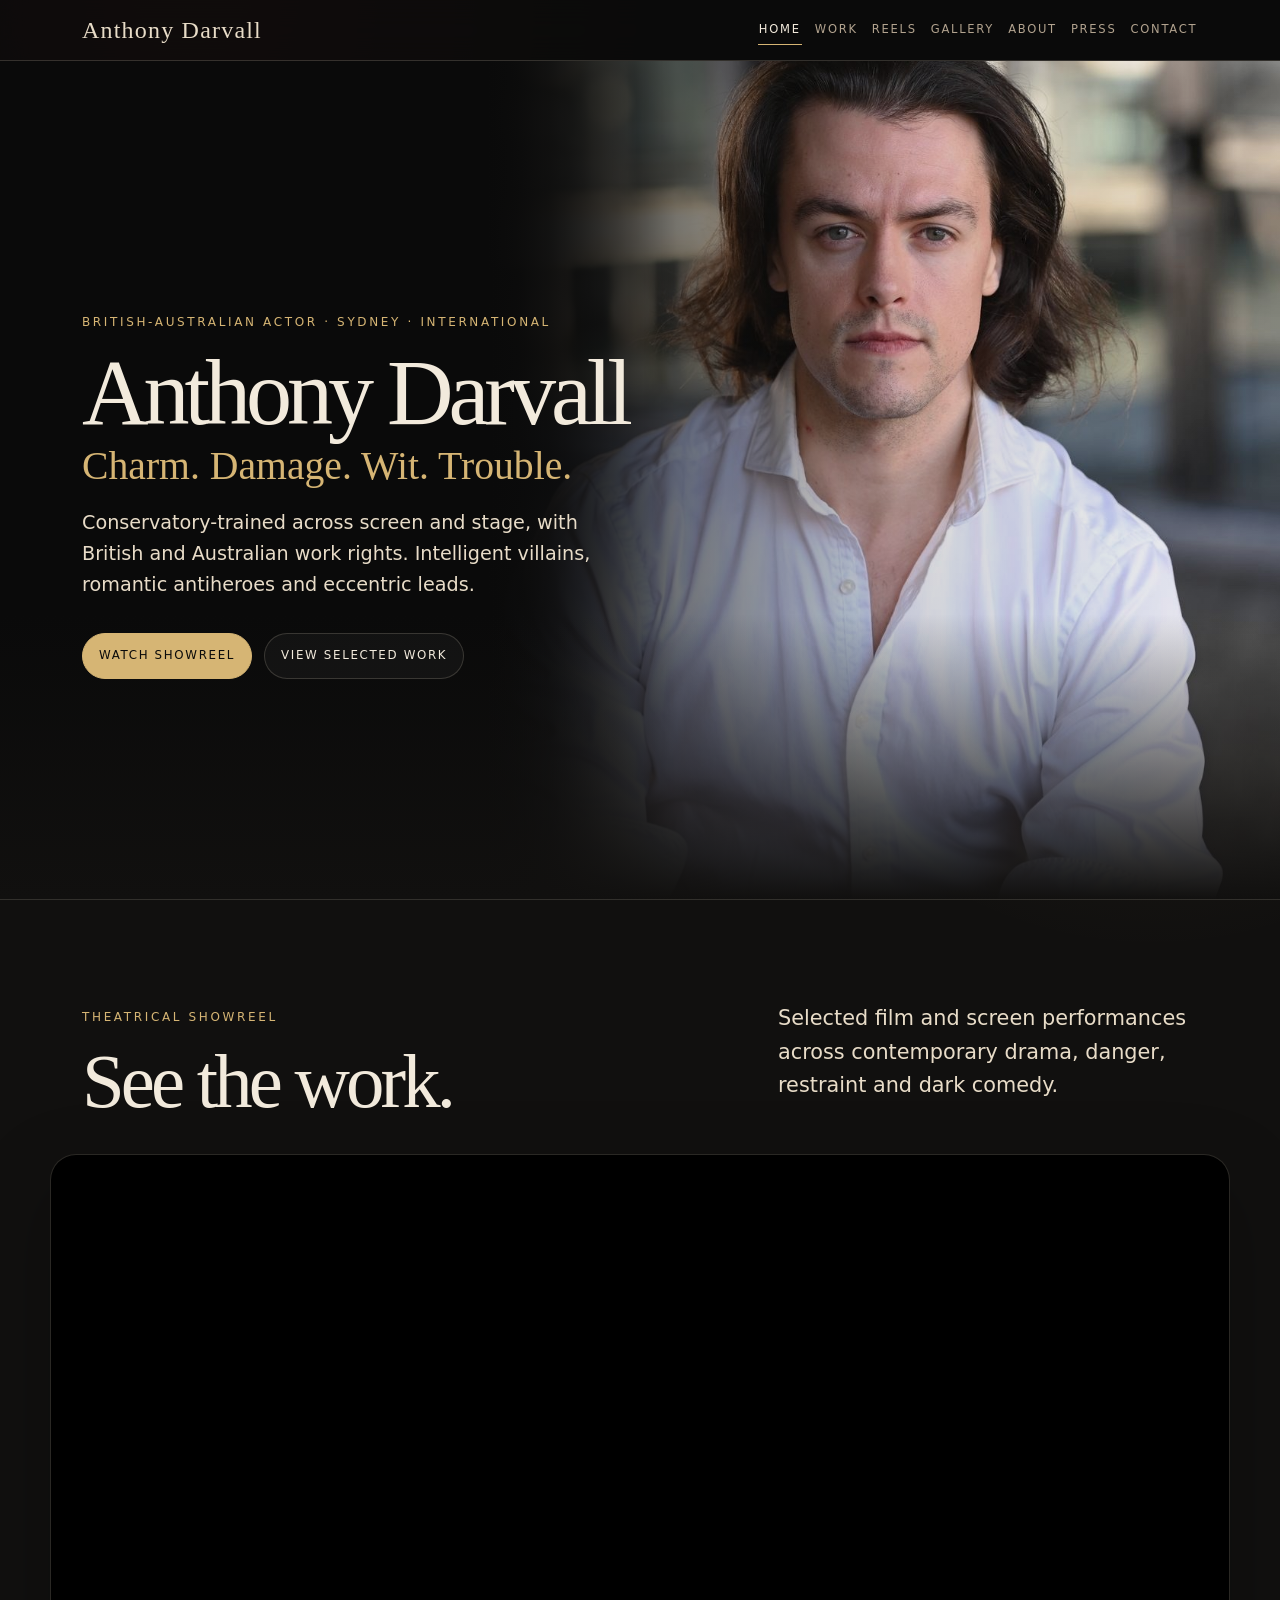
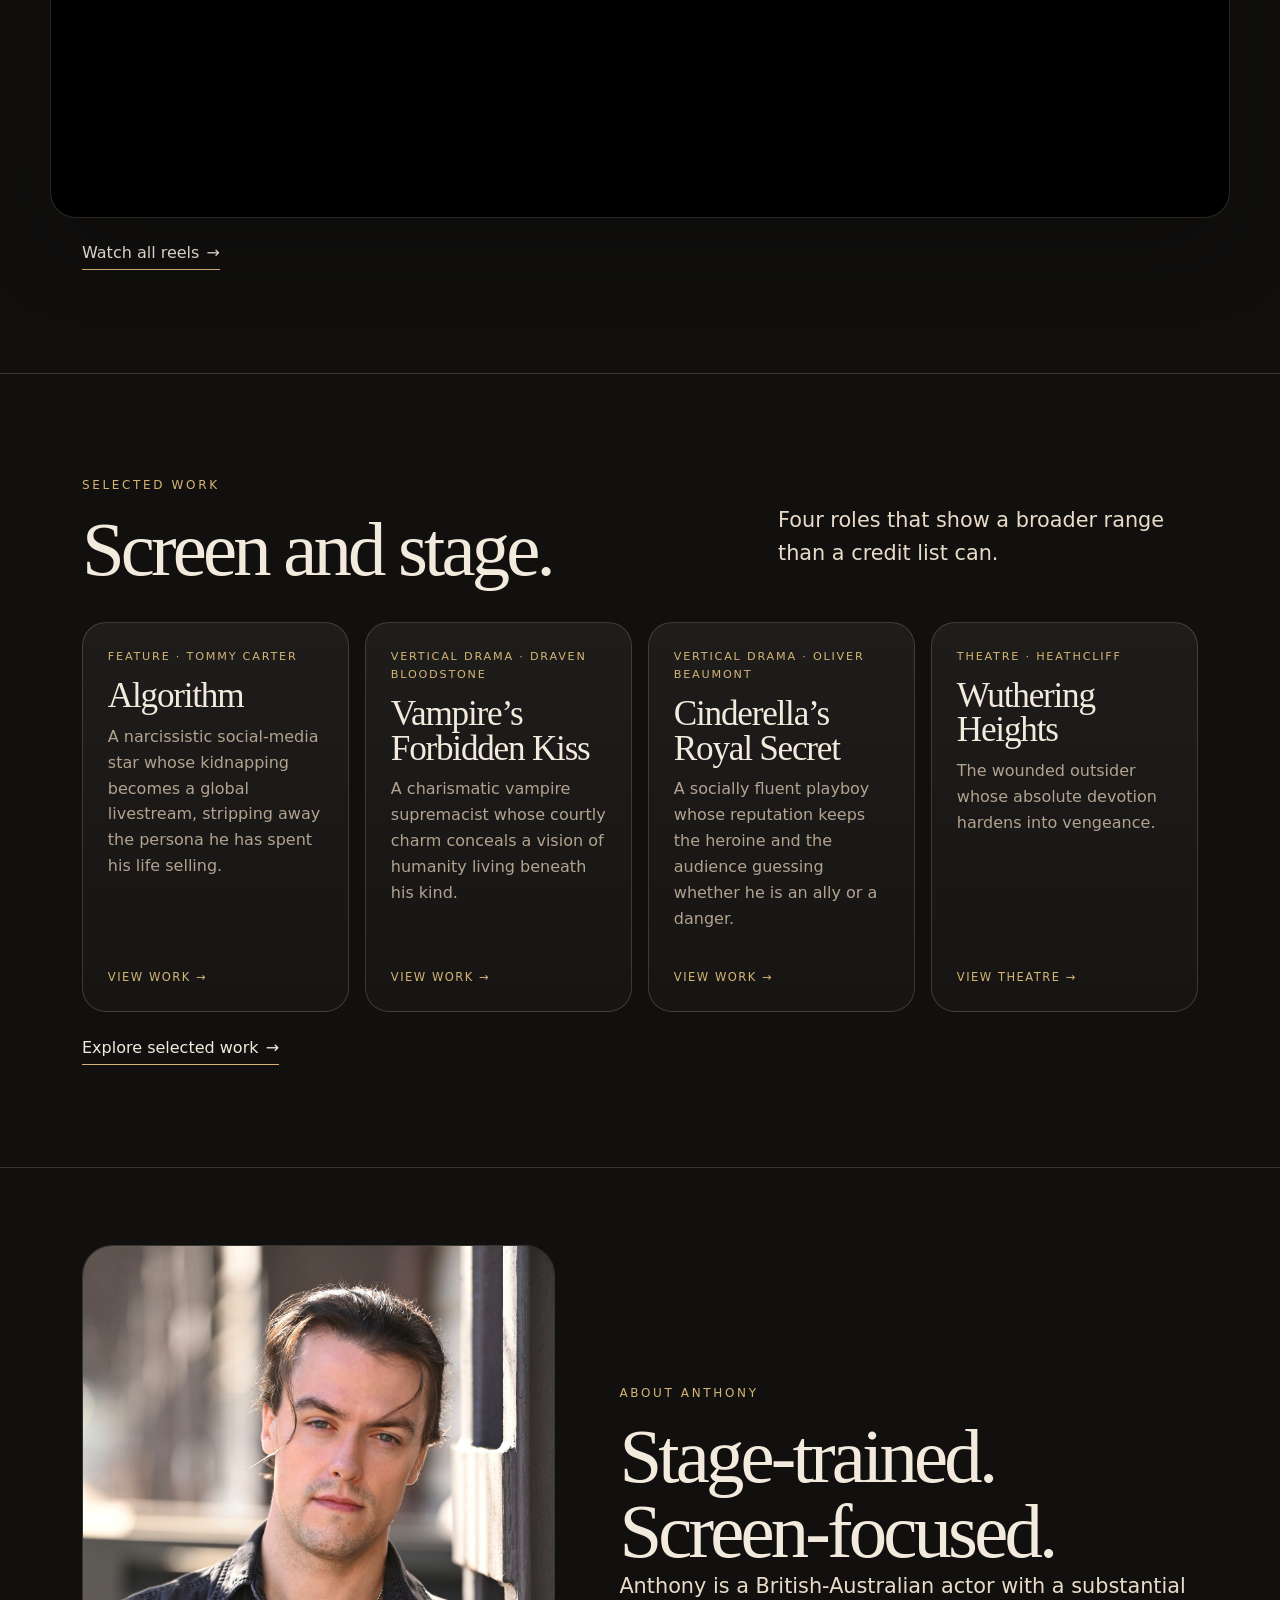
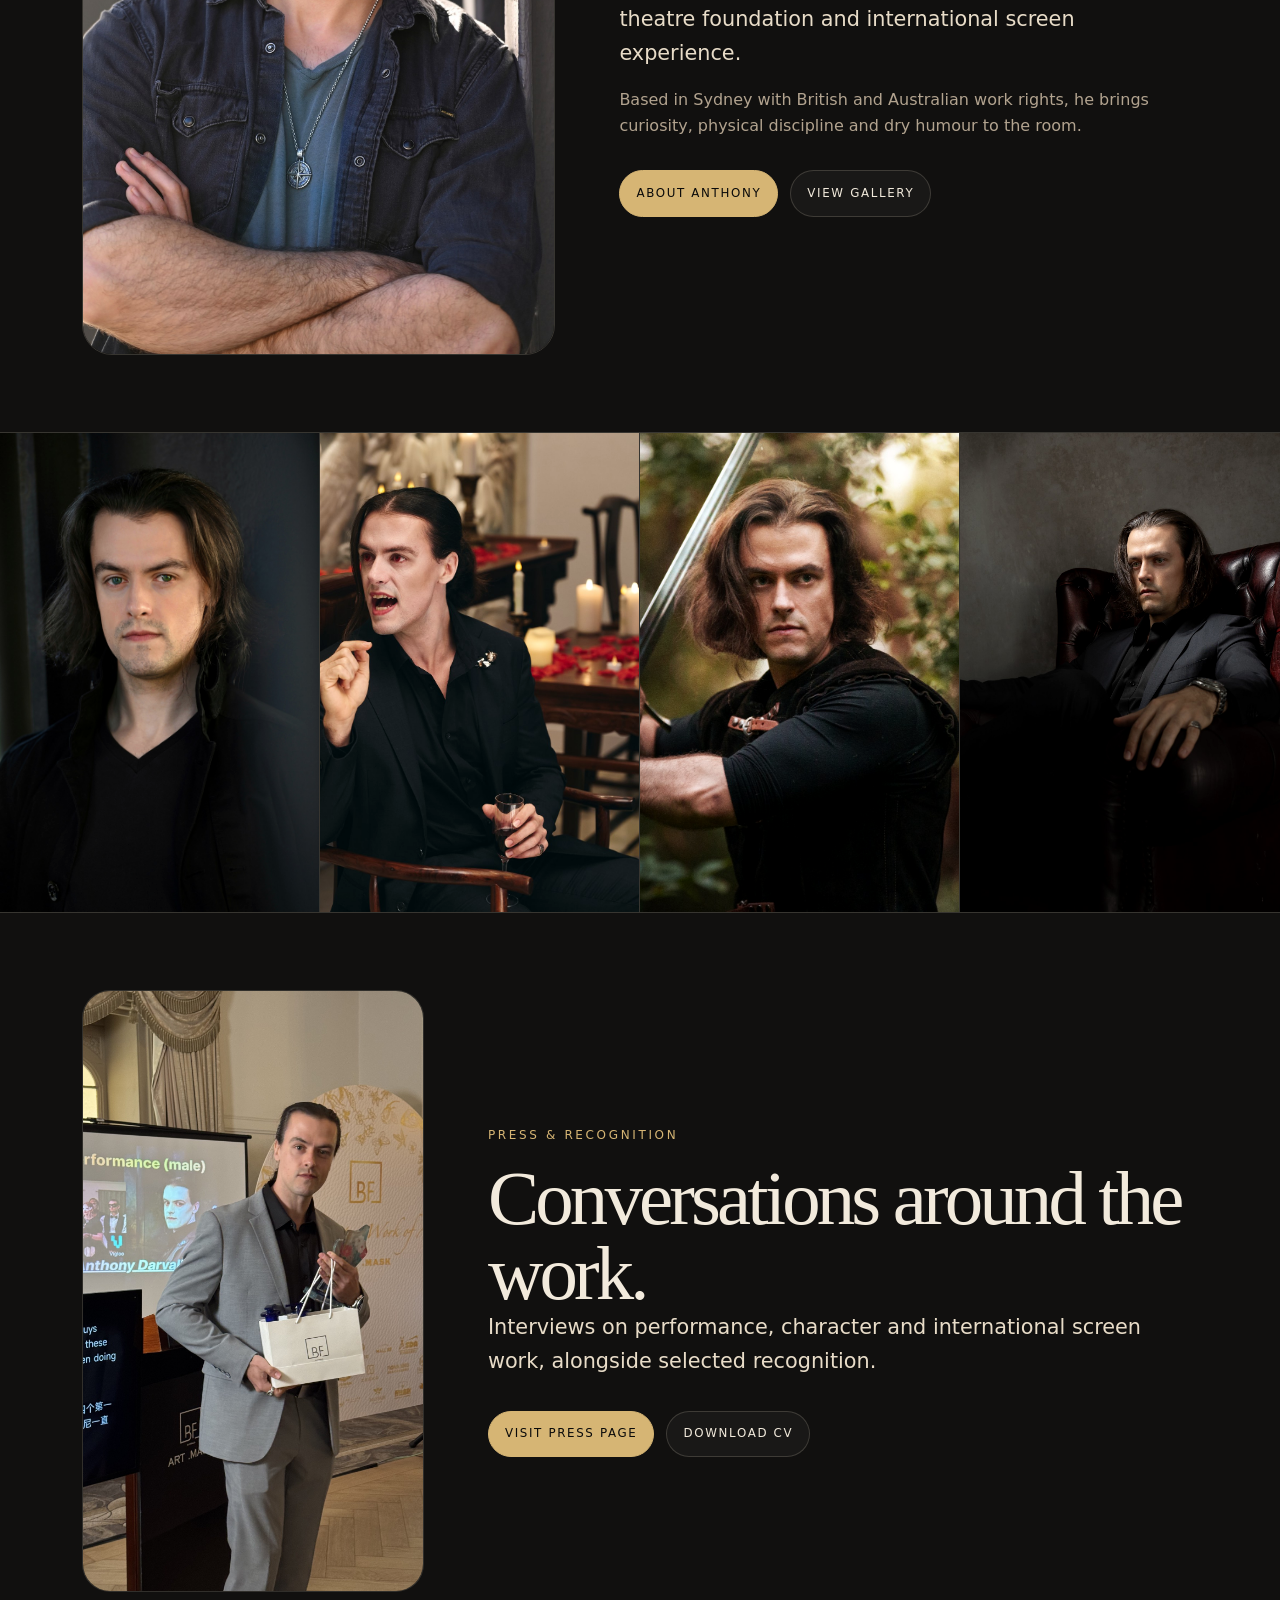
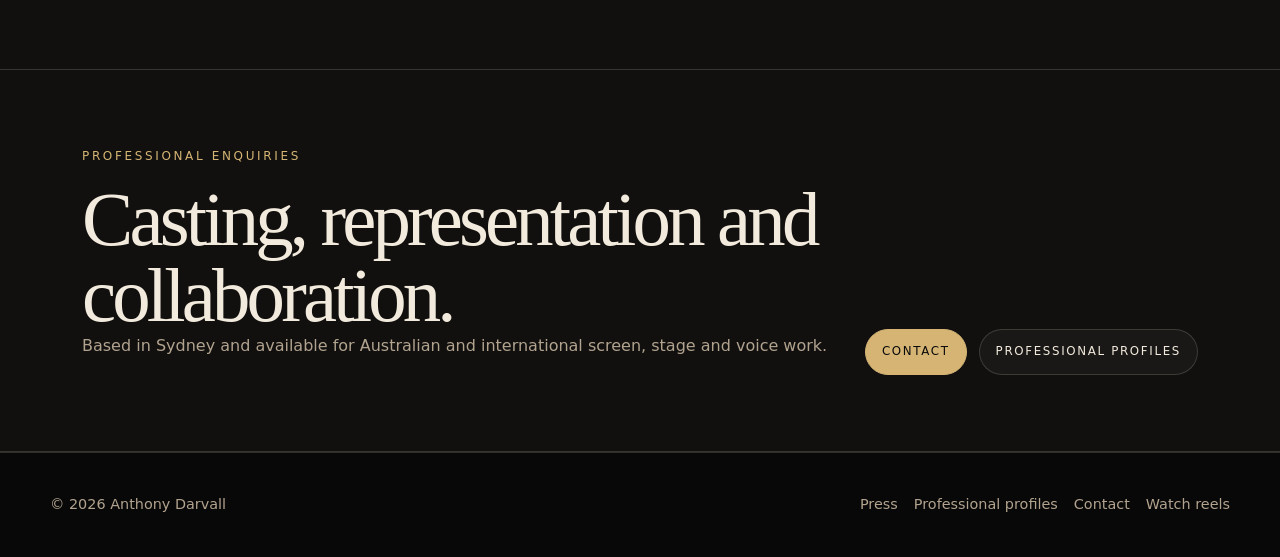
==== index.html @ 4fd4b9a4 "Deploy AnthonyDarvall.com v1.10" ====
<!DOCTYPE html>
<html lang="en-AU">
<head>
  <meta charset="UTF-8" />
  <meta name="viewport" content="width=device-width, initial-scale=1.0" />
  <title>Anthony Darvall | British-Australian Actor</title>
  <meta name="description" content="Official website of Anthony Darvall, a British-Australian actor working across film, theatre and international screen drama." />
  <link rel="canonical" href="https://anthonydarvall.com/" />
  <meta property="og:type" content="website" />
  <meta property="og:title" content="Anthony Darvall | British-Australian Actor" />
  <meta property="og:description" content="Official website of Anthony Darvall, a British-Australian actor working across film, theatre and international screen drama." />
  <meta property="og:url" content="https://anthonydarvall.com/" />
  <meta property="og:image" content="https://anthonydarvall.com/images/anthony-og.jpg" />
  <meta property="og:image:width" content="1200" />
  <meta property="og:image:height" content="630" />
  <meta name="twitter:card" content="summary_large_image" />
  <meta name="theme-color" content="#0a0a0a" />
  <link rel="icon" href="images/favicon.png" />
  <link rel="stylesheet" href="css/styles.css" />
</head><body>
<a class="skip-link" href="#main">Skip to content</a>
<header class="site-header"><div class="nav-container"><a class="nav-brand" href="index.html" aria-label="Anthony Darvall home">Anthony Darvall</a><nav class="nav-links" aria-label="Primary navigation"><a href="index.html" aria-current="page">Home</a><a href="work.html">Work</a><a href="reels.html">Reels</a><a href="gallery.html">Gallery</a><a href="about.html">About</a><a href="press.html">Press</a><a href="contact.html">Contact</a></nav></div></header><main id="main">
<section class="hero" aria-label="Anthony Darvall homepage hero">
  <div class="hero-media" aria-hidden="true"><img src="images/anthony-hero.jpg" width="1800" height="1100" alt="" /></div>
  <div class="hero-inner"><div class="hero-copy">
    <p class="eyebrow">British-Australian Actor · Sydney · International</p>
    <h1>Anthony Darvall</h1>
    <p class="hero-tagline">Charm. Damage. Wit. Trouble.</p>
    <p class="hero-kicker">Conservatory-trained across screen and stage, with British and Australian work rights. Intelligent villains, romantic antiheroes and eccentric leads.</p>
    <div class="hero-actions"><a class="btn primary" href="#showreel">Watch showreel</a><a class="btn" href="work.html">View selected work</a></div>
  </div></div>
</section>

<section class="section" id="showreel">
  <div class="container section-header"><div><p class="eyebrow">Theatrical showreel</p><h2>See the work.</h2></div><p class="lede">Selected film and screen performances across contemporary drama, danger, restraint and dark comedy.</p></div>
  <div class="container video-shell feature-video"><iframe src="https://www.youtube-nocookie.com/embed/z1DYiAOvpAo?rel=0" title="Anthony Darvall theatrical acting showreel" loading="lazy" allow="accelerometer; autoplay; clipboard-write; encrypted-media; gyroscope; picture-in-picture; web-share" allowfullscreen></iframe></div>
  <div class="container section-action"><a class="text-link" href="reels.html">Watch all reels <span aria-hidden="true">→</span></a></div>
</section>

<section class="section">
  <div class="container section-header"><div><p class="eyebrow">Selected work</p><h2>Screen and stage.</h2></div><p class="lede">Four roles that show a broader range than a credit list can.</p></div>
  <div class="container project-grid">
    <a class="project-card project-link" href="work.html#algorithm"><p class="meta">Feature · Tommy Carter</p><h3>Algorithm</h3><p>A narcissistic social-media star whose kidnapping becomes a global livestream, stripping away the persona he has spent his life selling.</p><span class="project-link-label">View work →</span></a>
    <a class="project-card project-link" href="work.html#vampires-forbidden-kiss"><p class="meta">Vertical Drama · Draven Bloodstone</p><h3>Vampire’s Forbidden Kiss</h3><p>A charismatic vampire supremacist whose courtly charm conceals a vision of humanity living beneath his kind.</p><span class="project-link-label">View work →</span></a>
    <a class="project-card project-link" href="work.html#cinderellas-royal-secret"><p class="meta">Vertical Drama · Oliver Beaumont</p><h3>Cinderella’s Royal Secret</h3><p>A socially fluent playboy whose reputation keeps the heroine and the audience guessing whether he is an ally or a danger.</p><span class="project-link-label">View work →</span></a>
    <a class="project-card project-link" href="work.html#theatre"><p class="meta">Theatre · Heathcliff</p><h3>Wuthering Heights</h3><p>The wounded outsider whose absolute devotion hardens into vengeance.</p><span class="project-link-label">View theatre →</span></a>
  </div>
  <div class="container section-action"><a class="text-link" href="work.html">Explore selected work <span aria-hidden="true">→</span></a></div>
</section>

<section class="section compact">
  <div class="container feature-split"><div class="feature-image"><img src="images/anthony-headshot-rugged.jpg" width="1464" height="2200" loading="lazy" alt="Anthony Darvall in a rugged outdoor portrait" /></div><div class="feature-copy">
    <p class="eyebrow">About Anthony</p><h2>Stage-trained. Screen-focused.</h2>
    <p class="lede">Anthony is a British-Australian actor with a substantial theatre foundation and international screen experience.</p>
    <p>Based in Sydney with British and Australian work rights, he brings curiosity, physical discipline and dry humour to the room.</p>
    <div class="button-row"><a class="btn primary" href="about.html">About Anthony</a><a class="btn" href="gallery.html">View gallery</a></div>
  </div></div>
</section>

<section class="portrait-strip" aria-label="Selected portraits and production stills">
  <a href="gallery.html#headshots"><img src="images/anthony-headshot-intense.jpg" width="1464" height="2200" loading="lazy" alt="Anthony Darvall in an intense dark portrait" /></a>
  <a href="gallery.html#production"><img src="images/anthony-production-vampire-candlelight.jpg" width="2000" height="1333" loading="lazy" alt="Anthony Darvall as Draven Bloodstone in a candlelit ballroom scene" /></a>
  <a href="gallery.html#production"><img src="images/anthony-action-sword.jpg" width="2200" height="1237" loading="lazy" alt="Anthony Darvall in a woodland sword-action portrait" /></a>
  <a href="gallery.html#editorial"><img src="images/anthony-editorial-694.jpg" width="1200" height="1740" loading="lazy" alt="Anthony Darvall seated in a leather chair in a cinematic portrait" /></a>
</section>

<section class="section compact home-press-teaser">
  <div class="container press-teaser-grid">
    <div class="press-teaser-image"><img src="images/anthony-award-best-performance-2025.jpg" width="1238" height="2200" loading="lazy" alt="Anthony Darvall holding a Best Performance Male award in 2025" /></div>
    <div class="press-teaser-copy"><p class="eyebrow">Press & recognition</p><h2>Conversations around the work.</h2><p class="lede">Interviews on performance, character and international screen work, alongside selected recognition.</p><div class="button-row"><a class="btn primary" href="press.html">Visit press page</a><a class="btn" href="assets/anthony-darvall-cv-2026.pdf" download>Download CV</a></div></div>
  </div>
</section>

<section class="section compact"><div class="container contact-band"><div><p class="eyebrow">Professional enquiries</p><h2>Casting, representation and collaboration.</h2><p>Based in Sydney and available for Australian and international screen, stage and voice work.</p></div><div class="button-row"><a class="btn primary" href="contact.html">Contact</a><a class="btn" href="elsewhere.html">Professional profiles</a></div></div></section>
</main><footer class="site-footer">
  <div class="footer-inner">
    <div>© <span id="year"></span> Anthony Darvall</div>
    <div class="footer-links">
      <a href="press.html">Press</a>
      <a href="elsewhere.html">Professional profiles</a>
      <a href="contact.html">Contact</a>
      <a href="reels.html">Watch reels</a>
    </div>
  </div>
</footer>
<script>document.getElementById('year').textContent = new Date().getFullYear();</script>
</body></html>
---- css/styles.css ----
:root {
  --ink: #0a0a0a;
  --charcoal: #11100f;
  --charcoal-2: #171513;
  --paper: #f2eadc;
  --cream: #e8dcc8;
  --muted: #b2a38f;
  --line: rgba(232, 220, 200, 0.18);
  --gold: #d6b574;
  --gold-soft: rgba(214, 181, 116, 0.18);
  --danger: #7a2d22;
  --max: 1180px;
  --serif: Georgia, 'Times New Roman', serif;
  --sans: Inter, ui-sans-serif, system-ui, -apple-system, BlinkMacSystemFont, 'Segoe UI', sans-serif;
}
* { box-sizing: border-box; }
html { scroll-behavior: smooth; }
body { margin: 0; background: radial-gradient(circle at 15% 0%, rgba(122,45,34,.22), transparent 28rem), radial-gradient(circle at 90% 10%, rgba(214,181,116,.09), transparent 26rem), var(--charcoal); color: var(--cream); font-family: var(--sans); line-height: 1.62; -webkit-font-smoothing: antialiased; }
body::before { content: ''; position: fixed; inset: 0; pointer-events: none; opacity: .055; background-image: linear-gradient(115deg, rgba(255,255,255,.05), transparent 38%, rgba(0,0,0,.15)); mix-blend-mode: screen; z-index: 0; }
img { max-width: 100%; display: block; }
a { color: inherit; text-decoration: none; }
a:hover { color: var(--gold); }
:focus-visible { outline: 2px solid var(--gold); outline-offset: 4px; }
.skip-link { position: absolute; left: -999px; top: .75rem; background: var(--paper); color: var(--ink); padding: .5rem .75rem; border-radius: 999px; z-index: 999; }
.skip-link:focus { left: .75rem; }
.site-header { position: sticky; top: 0; z-index: 10; backdrop-filter: blur(20px); background: rgba(10,10,10,.78); border-bottom: 1px solid var(--line); }
.nav-container { max-width: var(--max); margin: 0 auto; padding: .9rem clamp(1rem,3vw,2rem); display: flex; align-items: center; justify-content: space-between; gap: 1.2rem; }
.nav-brand { flex: 0 0 auto; font-family: var(--serif); font-size: clamp(1.15rem,2vw,1.5rem); letter-spacing: .05em; line-height: 1; }
.nav-links { display: flex; flex-wrap: nowrap; justify-content: flex-end; gap: .9rem; overflow-x: auto; scrollbar-width: none; }
.nav-links::-webkit-scrollbar { display: none; }
.nav-links a { flex: 0 0 auto; color: var(--muted); font-size: .72rem; letter-spacing: .15em; text-transform: uppercase; padding: .35rem .05rem; border-bottom: 1px solid transparent; }
.nav-links a[aria-current='page'], .nav-links a:hover { color: var(--paper); border-color: var(--gold); }
main { position: relative; z-index: 1; }
.container { max-width: var(--max); margin: 0 auto; padding: 0 clamp(1rem,3vw,2rem); }
.hero { min-height: calc(100svh - 62px); display: grid; align-items: stretch; position: relative; overflow: hidden; border-bottom: 1px solid var(--line); background: var(--ink); }
.hero-media { position: absolute; inset: 0 0 0 48%; overflow: hidden; }
.hero-media img { width: 100%; height: 100%; object-fit: cover; object-position: 50% 38%; filter: saturate(.92) contrast(1.02); }
.hero::before { content: ''; position: absolute; z-index: 1; inset: 0; background: linear-gradient(90deg, rgba(10,10,10,.99) 0%, rgba(10,10,10,.96) 36%, rgba(10,10,10,.78) 48%, rgba(10,10,10,.18) 66%, rgba(10,10,10,.08) 100%); }
.hero::after { content: ''; position: absolute; z-index: 1; inset: auto 0 0 0; height: 34%; background: linear-gradient(transparent,var(--charcoal)); }
.hero-inner { position: relative; z-index: 2; width: min(var(--max),100%); min-height: calc(100svh - 62px); margin: 0 auto; padding: clamp(5rem,10vw,8rem) clamp(1rem,3vw,2rem) clamp(3.5rem,8vw,6rem); display: flex; align-items: center; }
.hero-copy { width: min(47%, 560px); }
.hero h1 { font-size: clamp(4rem,7.2vw,7rem); }
.eyebrow { color: var(--gold); text-transform: uppercase; letter-spacing: .22em; font-size: .75rem; margin: 0 0 1rem; }
h1,h2,h3 { font-family: var(--serif); line-height: .98; font-weight: 500; color: var(--paper); margin: 0; }
h1 { max-width: 980px; font-size: clamp(3.4rem,10vw,8.5rem); letter-spacing: -.055em; }
h2 { font-size: clamp(2.15rem,6vw,5.15rem); letter-spacing: -.05em; }
h3 { font-size: clamp(1.35rem,2.8vw,2.2rem); letter-spacing: -.035em; }
.hero-tagline { margin: .45rem 0 0; color: var(--gold); font-family: var(--serif); font-size: clamp(1.55rem,3.1vw,2.65rem); line-height: 1.05; }
.hero-kicker { max-width: 540px; margin: 1.25rem 0 0; font-size: clamp(1rem,1.55vw,1.2rem); color: var(--cream); }
.page-hero { padding: clamp(6rem,12vw,10rem) 0 clamp(3.5rem,7vw,6rem); border-bottom: 1px solid var(--line); background: linear-gradient(180deg,rgba(122,45,34,.14),transparent); }
.page-hero h1 { max-width: 1050px; font-size: clamp(3.1rem,8.5vw,7.3rem); }
.page-hero .lede { max-width: 760px; margin-top: 1.5rem; }
.hero-actions,.button-row { display: flex; flex-wrap: wrap; gap: .75rem; margin-top: 2rem; }
.btn { display: inline-flex; align-items: center; justify-content: center; min-height: 44px; padding: .78rem 1rem; border: 1px solid var(--line); border-radius: 999px; font-size: .74rem; text-transform: uppercase; letter-spacing: .14em; color: var(--paper); background: rgba(255,255,255,.035); transition: .2s ease; }
.btn.primary { color: var(--ink); background: var(--gold); border-color: var(--gold); }
.btn:hover { color: var(--ink); background: var(--paper); border-color: var(--paper); transform: translateY(-1px); }
.text-link { display: inline-flex; gap: .45rem; color: var(--paper); border-bottom: 1px solid var(--gold); padding-bottom: .2rem; }
.section { padding: clamp(4rem,8vw,7.5rem) 0; border-bottom: 1px solid var(--line); }
.section.compact { padding: clamp(3rem,6vw,5rem) 0; }
.section-header { display: grid; grid-template-columns: minmax(0,1fr) minmax(240px,420px); gap: 2rem; align-items: end; margin-bottom: 2.2rem; }
.section-action { margin-top: 1.4rem; }
p { margin: 0 0 1rem; color: var(--muted); }
.lede { font-size: clamp(1.05rem,2vw,1.3rem); color: var(--cream); }
.small { font-size: .88rem; color: var(--muted); }
.grid { display: grid; gap: 1rem; }
.grid.two { grid-template-columns: repeat(2,minmax(0,1fr)); }
.card,.project-card { background: linear-gradient(180deg,rgba(255,255,255,.055),rgba(255,255,255,.024)); border: 1px solid var(--line); border-radius: 24px; padding: clamp(1.15rem,2.5vw,1.55rem); overflow: hidden; }
.card h3,.project-card h3 { margin-bottom: .65rem; }
.meta { color: var(--gold); text-transform: uppercase; letter-spacing: .16em; font-size: .7rem; margin-bottom: .8rem; }
.project-grid { display: grid; grid-template-columns: repeat(4,minmax(0,1fr)); gap: 1rem; }
.project-grid-six { grid-template-columns: repeat(3,minmax(0,1fr)); }
.project-card { min-height: 245px; display: flex; flex-direction: column; justify-content: flex-end; }
.project-card p:last-child { margin-bottom: 0; }
.video-shell { position: relative; width: 100%; overflow: hidden; border-radius: 26px; border: 1px solid var(--line); background: #000; box-shadow: 0 30px 80px rgba(0,0,0,.25); }
.video-shell iframe { position: absolute; inset: 0; width: 100%; height: 100%; border: 0; }
.feature-video { aspect-ratio: 16/9; }
.vertical-video { aspect-ratio: 9/16; max-height: 78vh; }
.vertical-reel-grid { display: grid; grid-template-columns: repeat(2,minmax(0,1fr)); gap: clamp(1rem,4vw,3rem); align-items: start; }
.vertical-reel-grid article { max-width: 440px; width: 100%; margin: 0 auto; }
.vertical-reel-grid h3 { margin-top: 1rem; text-align: center; }
.feature-split { display: grid; grid-template-columns: minmax(0,.9fr) minmax(0,1.1fr); gap: clamp(1.5rem,5vw,5rem); align-items: center; }
.feature-image { border-radius: 30px; overflow: hidden; border: 1px solid var(--line); max-height: 760px; }
.feature-image img { width: 100%; height: 100%; object-fit: cover; object-position: 50% 38%; }
.portrait-strip { display: grid; grid-template-columns: repeat(4,1fr); min-height: 470px; border-bottom: 1px solid var(--line); }
.portrait-strip a { overflow: hidden; border-right: 1px solid var(--line); }
.portrait-strip a:last-child { border-right: 0; }
.portrait-strip img { width: 100%; height: 100%; object-fit: cover; object-position: 50% 25%; filter: saturate(.88) contrast(1.03); transition: transform .35s ease,filter .35s ease; }
.portrait-strip a:hover img { transform: scale(1.025); filter: saturate(1) contrast(1.06); }
.contact-band { display: flex; justify-content: space-between; gap: 2rem; align-items: end; }
.contact-band > div:first-child { max-width: 760px; }
.contact-band .button-row { flex: 0 0 auto; }
.about-split { display: grid; grid-template-columns: minmax(0,.85fr) minmax(0,1.15fr); gap: clamp(1.4rem,4vw,4rem); align-items: start; }
.portrait-frame { position: sticky; top: 92px; border: 1px solid var(--line); border-radius: 30px; padding: .75rem; background: rgba(255,255,255,.035); }
.portrait-frame img { border-radius: 22px; width: 100%; max-height: 76vh; object-fit: cover; object-position: 50% 30%; }
.caption { margin: .75rem .25rem 0; color: var(--muted); font-family: var(--serif); font-style: italic; }
blockquote { margin: 2rem 0; padding: 1.4rem 0 1.4rem 1.5rem; border-left: 2px solid var(--gold); color: var(--paper); font-family: var(--serif); font-size: clamp(1.3rem,2.7vw,2rem); line-height: 1.25; }
.table-wrap { overflow-x: auto; border: 1px solid var(--line); border-radius: 22px; margin-top: 1.5rem; }
table { width: 100%; border-collapse: collapse; min-width: 560px; }
th,td { text-align: left; padding: .9rem 1rem; border-bottom: 1px solid var(--line); vertical-align: top; }
th { color: var(--gold); font-size: .7rem; text-transform: uppercase; letter-spacing: .14em; font-weight: 600; background: rgba(255,255,255,.035); }
td { color: var(--cream); }
tr:last-child td { border-bottom: none; }
.skills-card { align-self: start; margin-top: 4rem; }
.gallery-grid { display: grid; grid-template-columns: repeat(12,1fr); grid-auto-flow: dense; gap: 1rem; }
.gallery-card { grid-column: span 4; min-height: 470px; border-radius: 26px; overflow: hidden; border: 1px solid var(--line); background: rgba(255,255,255,.04); }
.gallery-card img { width: 100%; height: 100%; object-fit: cover; object-position: 50% 25%; }
.gallery-card.hero-gallery { grid-column: span 7; min-height: 500px; }
.gallery-card.hero-gallery img { object-position: 50% 44%; }
.gallery-card.chair-gallery { grid-column: span 5; min-height: 500px; }
.gallery-card.wide-gallery { grid-column: span 8; }
.gallery-card.wide-gallery img { object-position: 50% 45%; }
.gallery-credit { margin-top: 1rem; font-size: .85rem; }
.elsewhere-list { display: grid; grid-template-columns: repeat(2,minmax(0,1fr)); gap: .85rem; }
.link-card { display: flex; justify-content: space-between; align-items: center; gap: 1rem; padding: 1rem; border: 1px solid var(--line); border-radius: 18px; background: rgba(255,255,255,.035); transition: .2s ease; }
.link-card:hover { background: var(--gold-soft); color: var(--paper); transform: translateY(-1px); }
.link-card span { color: var(--muted); text-align: right; }
.contact-card { min-height: 250px; }
.site-footer { position: relative; z-index: 1; padding: 2.5rem clamp(1rem,3vw,2rem); background: #080808; border-top: 1px solid var(--line); }
.footer-inner { max-width: var(--max); margin: 0 auto; display: flex; gap: 1rem; justify-content: space-between; flex-wrap: wrap; color: var(--muted); font-size: .9rem; }
.footer-links { display: flex; gap: 1rem; flex-wrap: wrap; }
@media (max-width: 920px) {
  .project-grid,.project-grid-six { grid-template-columns: repeat(2,minmax(0,1fr)); }
  .portrait-strip { grid-template-columns: repeat(2,1fr); min-height: auto; }
  .portrait-strip a { aspect-ratio: 4/5; border-bottom: 1px solid var(--line); }
  .contact-band { align-items: flex-start; flex-direction: column; }
}
@media (max-width: 760px) {
  .nav-container { display: block; padding-bottom: .72rem; }
  .nav-brand { display: inline-block; margin-bottom: .68rem; }
  .nav-links { justify-content: space-between; gap: .5rem; margin: 0; padding-bottom: .1rem; overflow: visible; }
  .nav-links a { font-size: .62rem; letter-spacing: .08em; }
  .hero { min-height: auto; display: block; }
  .hero-media { position: relative; inset: auto; width: 100%; height: min(58svh,560px); }
  .hero-media img { object-position: 50% 35%; }
  .hero::before { display: none; }
  .hero::after { top: 0; bottom: auto; height: min(58svh,560px); background: linear-gradient(180deg,rgba(10,10,10,.04) 0%,rgba(10,10,10,.06) 58%,var(--charcoal) 100%); }
  .hero-inner { min-height: 0; padding: 1.35rem 1rem 3rem; display: block; }
  .hero-copy { width: 100%; max-width: 36rem; }
  .hero h1 { font-size: clamp(3rem,15vw,4.5rem); }
  .hero-tagline { font-size: clamp(1.45rem,8vw,2.1rem); }
  .hero-kicker { font-size: 1rem; }
  .section-header,.about-split,.grid.two,.feature-split,.vertical-reel-grid,.elsewhere-list { grid-template-columns: 1fr; }
  .section-header { align-items: start; }
  .portrait-frame { position: static; }
  .portrait-frame img { max-height: 62svh; }
  .skills-card { margin-top: 0; }
  .gallery-grid { gap: .75rem; }
  .gallery-card { grid-column: span 6; min-height: 300px; }
  .gallery-card.hero-gallery { grid-column: 1/-1; min-height: 430px; }
  .gallery-card.chair-gallery,.gallery-card.wide-gallery { grid-column: span 6; min-height: 300px; }
  .link-card { align-items: flex-start; flex-direction: column; }
  .link-card span { text-align: left; }
}
@media (max-width: 520px) {
  .project-grid,.project-grid-six { grid-template-columns: 1fr; }
  .project-card { min-height: 210px; }
  .portrait-strip { grid-template-columns: 1fr 1fr; }
  .portrait-strip a { aspect-ratio: 3/4; }
  .gallery-card,.gallery-card.chair-gallery,.gallery-card.wide-gallery { min-height: 250px; }
  .gallery-card.hero-gallery { min-height: 380px; }
  .hero-actions .btn,.button-row .btn { width: 100%; }
}
@media (prefers-reduced-motion: reduce) { html { scroll-behavior: auto; } *,*::before,*::after { animation-duration: .01ms !important; transition-duration: .01ms !important; } }


/* Version 1.9 review refinements */
.page-hero {
  padding: clamp(4.5rem, 8vw, 7rem) 0 clamp(2.75rem, 5vw, 4.5rem);
}
.page-hero h1 {
  font-size: clamp(3rem, 7.5vw, 6.3rem);
}

.hero-media {
  inset: 0 0 0 38%;
  -webkit-mask-image: linear-gradient(90deg, transparent 0%, rgba(0,0,0,.22) 8%, #000 24%, #000 100%);
  mask-image: linear-gradient(90deg, transparent 0%, rgba(0,0,0,.22) 8%, #000 24%, #000 100%);
}
.hero::before {
  background:
    linear-gradient(90deg,
      rgba(10,10,10,1) 0%,
      rgba(10,10,10,.99) 30%,
      rgba(10,10,10,.92) 40%,
      rgba(10,10,10,.58) 52%,
      rgba(10,10,10,.16) 70%,
      rgba(10,10,10,.04) 100%);
}
.hero-copy { width: min(49%, 580px); }

.project-link {
  color: inherit;
  transition: transform .2s ease, border-color .2s ease, background .2s ease;
}
.project-link:hover {
  color: inherit;
  transform: translateY(-3px);
  border-color: rgba(214,181,116,.52);
  background: linear-gradient(180deg,rgba(214,181,116,.11),rgba(255,255,255,.025));
}
.project-link-label {
  display: inline-block;
  margin-top: auto;
  padding-top: 1.25rem;
  color: var(--gold);
  font-size: .72rem;
  letter-spacing: .13em;
  text-transform: uppercase;
}

.work-image-band {
  display: grid;
  grid-template-columns: 1.25fr .75fr .75fr;
  min-height: 520px;
  border-top: 1px solid var(--line);
  border-bottom: 1px solid var(--line);
}
.work-image-band img {
  width: 100%;
  height: 100%;
  min-height: 520px;
  object-fit: cover;
  object-position: 50% 28%;
  border-right: 1px solid var(--line);
}
.work-image-band img:first-child { object-position: 50% 44%; }
.work-image-band img:last-child { border-right: 0; }

.about-section { padding-top: clamp(3.5rem, 7vw, 6rem); }
.about-copy h1 {
  font-size: clamp(3.2rem, 7vw, 6.4rem);
  line-height: .94;
  max-width: 760px;
  margin-bottom: 1.55rem;
}
.about-copy .lede { margin-bottom: 1.2rem; }

.gallery-section { border-bottom: 1px solid var(--line); }
.gallery-heading { margin-bottom: 1.6rem; }
.gallery-heading h2 { font-size: clamp(2rem, 5vw, 4.2rem); }
.gallery-grid-clean {
  display: grid;
  gap: 1rem;
  grid-auto-flow: dense;
}
.headshot-grid { grid-template-columns: repeat(3, minmax(0,1fr)); }
.production-grid { grid-template-columns: minmax(0,1.5fr) minmax(280px,.7fr); }
.editorial-grid { grid-template-columns: repeat(3, minmax(0,1fr)); }
.gallery-photo {
  margin: 0;
  border: 1px solid var(--line);
  border-radius: 22px;
  overflow: hidden;
  background: #0c0c0c;
  aspect-ratio: 4 / 5;
}
.gallery-photo-wide { aspect-ratio: 3 / 2; }
.production-grid .gallery-photo:first-child { aspect-ratio: 3 / 2; }
.production-grid .gallery-photo:last-child { aspect-ratio: 2 / 3; }
.gallery-photo img {
  width: 100%;
  height: 100%;
  object-fit: cover;
  object-position: 50% 28%;
}
.headshot-grid .gallery-photo:first-child img { object-position: 50% 40%; }
.headshot-grid .gallery-photo:nth-child(3) img,
.headshot-grid .gallery-photo:nth-child(4) img { object-position: 50% 42%; }
.production-grid .gallery-photo:first-child img { object-position: 50% 52%; }
.production-grid .gallery-photo:last-child img { object-position: 50% 26%; }
.editorial-grid .gallery-photo-wide img { object-position: 50% 45%; }

.rep-grid {
  display: grid;
  grid-template-columns: repeat(2,minmax(0,1fr));
  gap: 1rem;
}
.form-layout {
  display: grid;
  grid-template-columns: minmax(260px,.72fr) minmax(0,1.28fr);
  gap: clamp(1.5rem,5vw,5rem);
  align-items: start;
}
.contact-form {
  display: grid;
  gap: 1rem;
}
.contact-form label {
  display: grid;
  gap: .45rem;
  color: var(--cream);
  font-size: .78rem;
  letter-spacing: .08em;
  text-transform: uppercase;
}
.contact-form input,
.contact-form select,
.contact-form textarea {
  width: 100%;
  border: 1px solid var(--line);
  border-radius: 14px;
  background: rgba(0,0,0,.28);
  color: var(--paper);
  padding: .82rem .9rem;
  font: inherit;
  line-height: 1.4;
}
.contact-form textarea { resize: vertical; min-height: 150px; }
.contact-form input:focus,
.contact-form select:focus,
.contact-form textarea:focus {
  border-color: var(--gold);
  outline: none;
  box-shadow: 0 0 0 2px rgba(214,181,116,.15);
}
.contact-form .btn { justify-self: start; cursor: pointer; }
.hidden-field { position: absolute !important; left: -9999px !important; }

@media (max-width: 920px) {
  .work-image-band { grid-template-columns: 1.2fr .8fr; min-height: 420px; }
  .work-image-band img { min-height: 420px; }
  .work-image-band img:last-child { display: none; }
  .headshot-grid,.editorial-grid { grid-template-columns: repeat(2,minmax(0,1fr)); }
}

@media (max-width: 760px) {
  .hero-media {
    inset: auto;
    -webkit-mask-image: none;
    mask-image: none;
  }
  .hero-copy { width: 100%; }
  .about-copy h1 {
    font-size: clamp(3rem, 14vw, 4.7rem);
    margin-bottom: 1.25rem;
  }
  .work-image-band {
    grid-template-columns: 1fr 1fr;
    min-height: 340px;
  }
  .work-image-band img { min-height: 340px; }
  .production-grid,.rep-grid,.form-layout { grid-template-columns: 1fr; }
  .production-grid .gallery-photo:first-child { aspect-ratio: 4 / 3; }
  .production-grid .gallery-photo:last-child { aspect-ratio: 4 / 5; }
  .contact-form .btn { width: 100%; }
}

@media (max-width: 520px) {
  .page-hero { padding-top: 3.4rem; }
  .page-hero h1 { font-size: clamp(2.7rem, 13vw, 4rem); }
  .headshot-grid,.editorial-grid { grid-template-columns: repeat(2,minmax(0,1fr)); gap: .7rem; }
  .gallery-photo,
  .gallery-photo-wide { aspect-ratio: 4 / 5; }
  .headshot-grid .gallery-photo:first-child {
    grid-column: 1 / -1;
    aspect-ratio: 16 / 10;
  }
  .production-grid .gallery-photo:first-child,
  .production-grid .gallery-photo:last-child {
    aspect-ratio: 4 / 5;
  }
  .work-image-band { grid-template-columns: 1fr; }
  .work-image-band img { min-height: 360px; }
  .work-image-band img:nth-child(2) { display: none; }
}

/* Version 1.10 photography and press expansion */
.nav-links { gap: .78rem; }
.project-card-featured { border-color: rgba(214,181,116,.42); }
.quiet-credit-note { margin-top: 1.25rem; max-width: 840px; }
.quiet-credit-note p { font-size: .9rem; }

.theatre-feature { display:grid; grid-template-columns:minmax(320px,.9fr) minmax(0,1.1fr); gap:clamp(1.5rem,5vw,4.5rem); align-items:center; }
.theatre-image { margin:0; border:1px solid var(--line); border-radius:28px; overflow:hidden; background:#080808; }
.theatre-image img { width:100%; aspect-ratio:3/2; object-fit:cover; object-position:50% 46%; }
.theatre-image figcaption { padding:.75rem 1rem; color:var(--muted); font-family:var(--serif); font-style:italic; }
.role-grid { display:grid; grid-template-columns:repeat(2,minmax(0,1fr)); gap:.75rem; margin-top:1.5rem; }
.role-card { border:1px solid var(--line); border-radius:16px; padding:.9rem 1rem; background:rgba(255,255,255,.03); }
.role-card span { display:block; color:var(--paper); font-family:var(--serif); font-size:1.15rem; line-height:1.1; }
.role-card strong { display:block; margin-top:.35rem; color:var(--muted); font-weight:500; font-size:.78rem; line-height:1.35; }

.gallery-grid-v110 { display:grid; grid-template-columns:repeat(3,minmax(0,1fr)); gap:1rem; grid-auto-flow:dense; }
.gallery-grid-v110 .gallery-photo { appearance:none; padding:0; cursor:zoom-in; width:100%; }
.gallery-grid-v110 .gallery-photo-wide { grid-column:span 2; aspect-ratio:3/2; }
.gallery-grid-v110 .gallery-photo img { transition:transform .35s ease, filter .35s ease; }
.gallery-grid-v110 .gallery-photo:hover img { transform:scale(1.025); filter:saturate(1.04) contrast(1.03); }
.production-gallery .gallery-photo:nth-child(1) img { object-position:50% 46%; }
.production-gallery .gallery-photo:nth-child(2) img { object-position:50% 42%; }
.production-gallery .gallery-photo:nth-child(4) img { object-position:50% 25%; }
.production-gallery .gallery-photo:nth-child(6) img { object-position:50% 46%; }
.gallery-lightbox { width:min(96vw,1300px); height:min(94vh,960px); padding:0; border:1px solid rgba(214,181,116,.45); border-radius:24px; background:rgba(7,7,7,.98); color:var(--paper); overflow:hidden; }
.gallery-lightbox::backdrop { background:rgba(0,0,0,.88); backdrop-filter:blur(8px); }
.gallery-lightbox figure { margin:0; width:100%; height:100%; display:flex; flex-direction:column; align-items:center; justify-content:center; padding:2.6rem 4rem 1rem; }
.gallery-lightbox figure img { max-width:100%; max-height:calc(100% - 3rem); object-fit:contain; }
.gallery-lightbox figcaption { color:var(--cream); padding:.8rem 1rem; text-align:center; }
.lightbox-close,.lightbox-nav { position:absolute; z-index:2; border:1px solid var(--line); background:rgba(10,10,10,.72); color:var(--paper); cursor:pointer; }
.lightbox-close { top:1rem; right:1rem; width:42px; height:42px; border-radius:50%; font-size:1.8rem; line-height:1; }
.lightbox-nav { top:50%; transform:translateY(-50%); width:44px; height:58px; border-radius:999px; font-size:2rem; }
.lightbox-prev { left:1rem; }.lightbox-next { right:1rem; }

.press-teaser-grid { display:grid; grid-template-columns:minmax(220px,.65fr) minmax(0,1.35fr); gap:clamp(1.5rem,5vw,5rem); align-items:center; }
.press-teaser-image,.recognition-image { margin:0; border:1px solid var(--line); border-radius:28px; overflow:hidden; background:#080808; }
.press-teaser-image img { width:100%; max-height:600px; object-fit:cover; object-position:50% 28%; }
.recognition-grid { display:grid; grid-template-columns:minmax(280px,.78fr) minmax(0,1.22fr); gap:clamp(1.5rem,5vw,5rem); align-items:center; }
.recognition-image img { width:100%; max-height:760px; object-fit:cover; object-position:50% 28%; }
.press-card-grid { display:grid; grid-template-columns:repeat(3,minmax(0,1fr)); gap:1rem; }
.press-card { min-height:330px; display:flex; flex-direction:column; justify-content:flex-end; padding:clamp(1.2rem,2.4vw,1.7rem); border:1px solid var(--line); border-radius:24px; background:linear-gradient(180deg,rgba(255,255,255,.055),rgba(255,255,255,.02)); transition:.2s ease; }
.press-card:hover { color:inherit; transform:translateY(-3px); border-color:rgba(214,181,116,.55); background:linear-gradient(180deg,rgba(214,181,116,.1),rgba(255,255,255,.02)); }
.press-card h3 { margin-bottom:.8rem; }
.press-card span { margin-top:auto; padding-top:1.2rem; color:var(--gold); font-size:.72rem; text-transform:uppercase; letter-spacing:.12em; }
.press-card-featured { border-color:rgba(214,181,116,.45); }
.media-kit-grid { display:grid; grid-template-columns:minmax(0,1.1fr) minmax(300px,.9fr); gap:clamp(1.5rem,5vw,4rem); align-items:start; }
.bio-card { border:1px solid var(--line); border-radius:24px; padding:clamp(1.2rem,2.4vw,1.7rem); background:rgba(255,255,255,.035); }
.media-rights-note { margin-top:1rem; max-width:700px; }

@media (max-width:920px) {
  .gallery-grid-v110 { grid-template-columns:repeat(2,minmax(0,1fr)); }
  .press-card-grid { grid-template-columns:1fr 1fr; }
  .press-card-featured { grid-column:1/-1; }
}
@media (max-width:760px) {
  .nav-links { gap:.34rem; }
  .nav-links a { font-size:.56rem; letter-spacing:.045em; }
  .theatre-feature,.press-teaser-grid,.recognition-grid,.media-kit-grid { grid-template-columns:1fr; }
  .role-grid { grid-template-columns:1fr 1fr; }
  .press-teaser-image img,.recognition-image img { max-height:70svh; }
  .press-card-grid { grid-template-columns:1fr; }
  .press-card-featured { grid-column:auto; }
  .gallery-lightbox figure { padding:3rem .75rem 1rem; }
  .lightbox-nav { top:auto; bottom:.8rem; transform:none; height:42px; }
  .lightbox-prev { left:.8rem; }.lightbox-next { right:.8rem; }
}
@media (max-width:520px) {
  .gallery-grid-v110 { grid-template-columns:1fr 1fr; gap:.7rem; }
  .gallery-grid-v110 .gallery-photo-wide { grid-column:1/-1; aspect-ratio:3/2; }
  .gallery-grid-v110 .gallery-photo:not(.gallery-photo-wide) { aspect-ratio:4/5; }
  .role-grid { grid-template-columns:1fr; }
  .press-card { min-height:270px; }
}
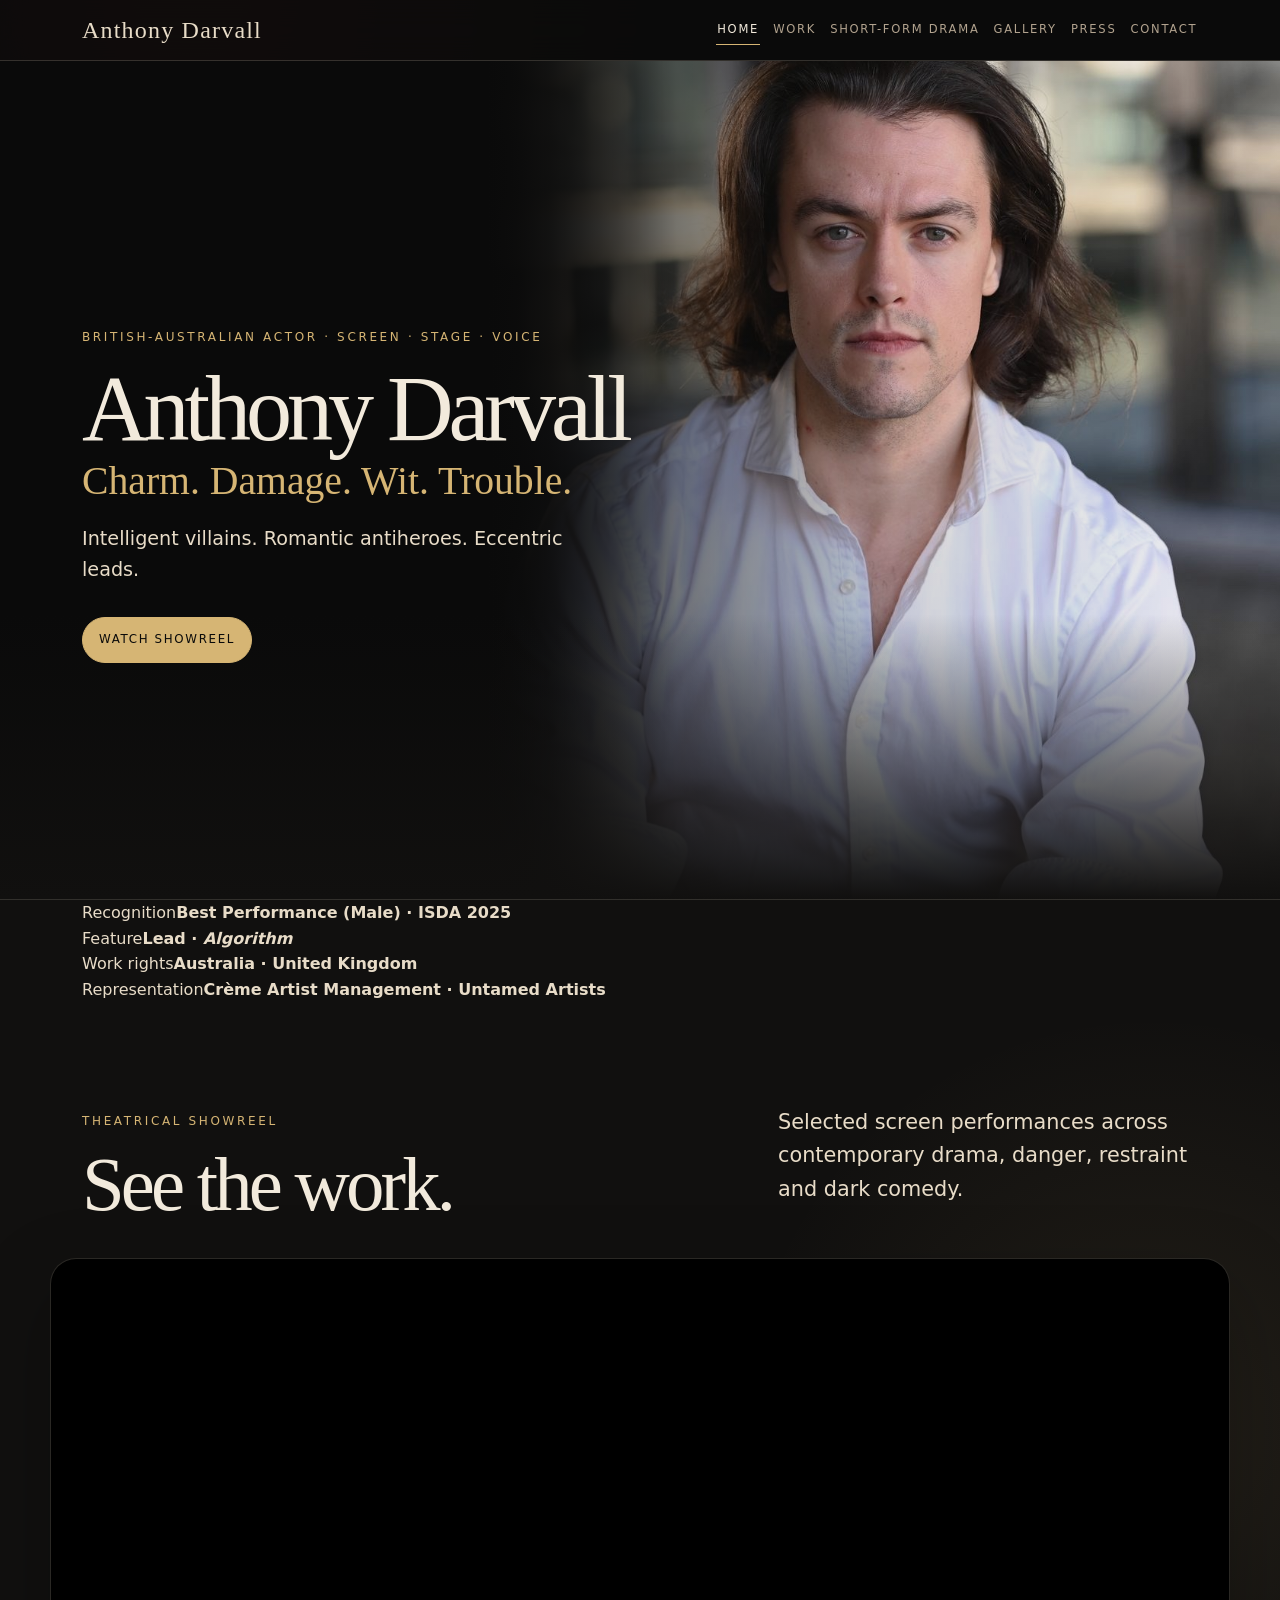
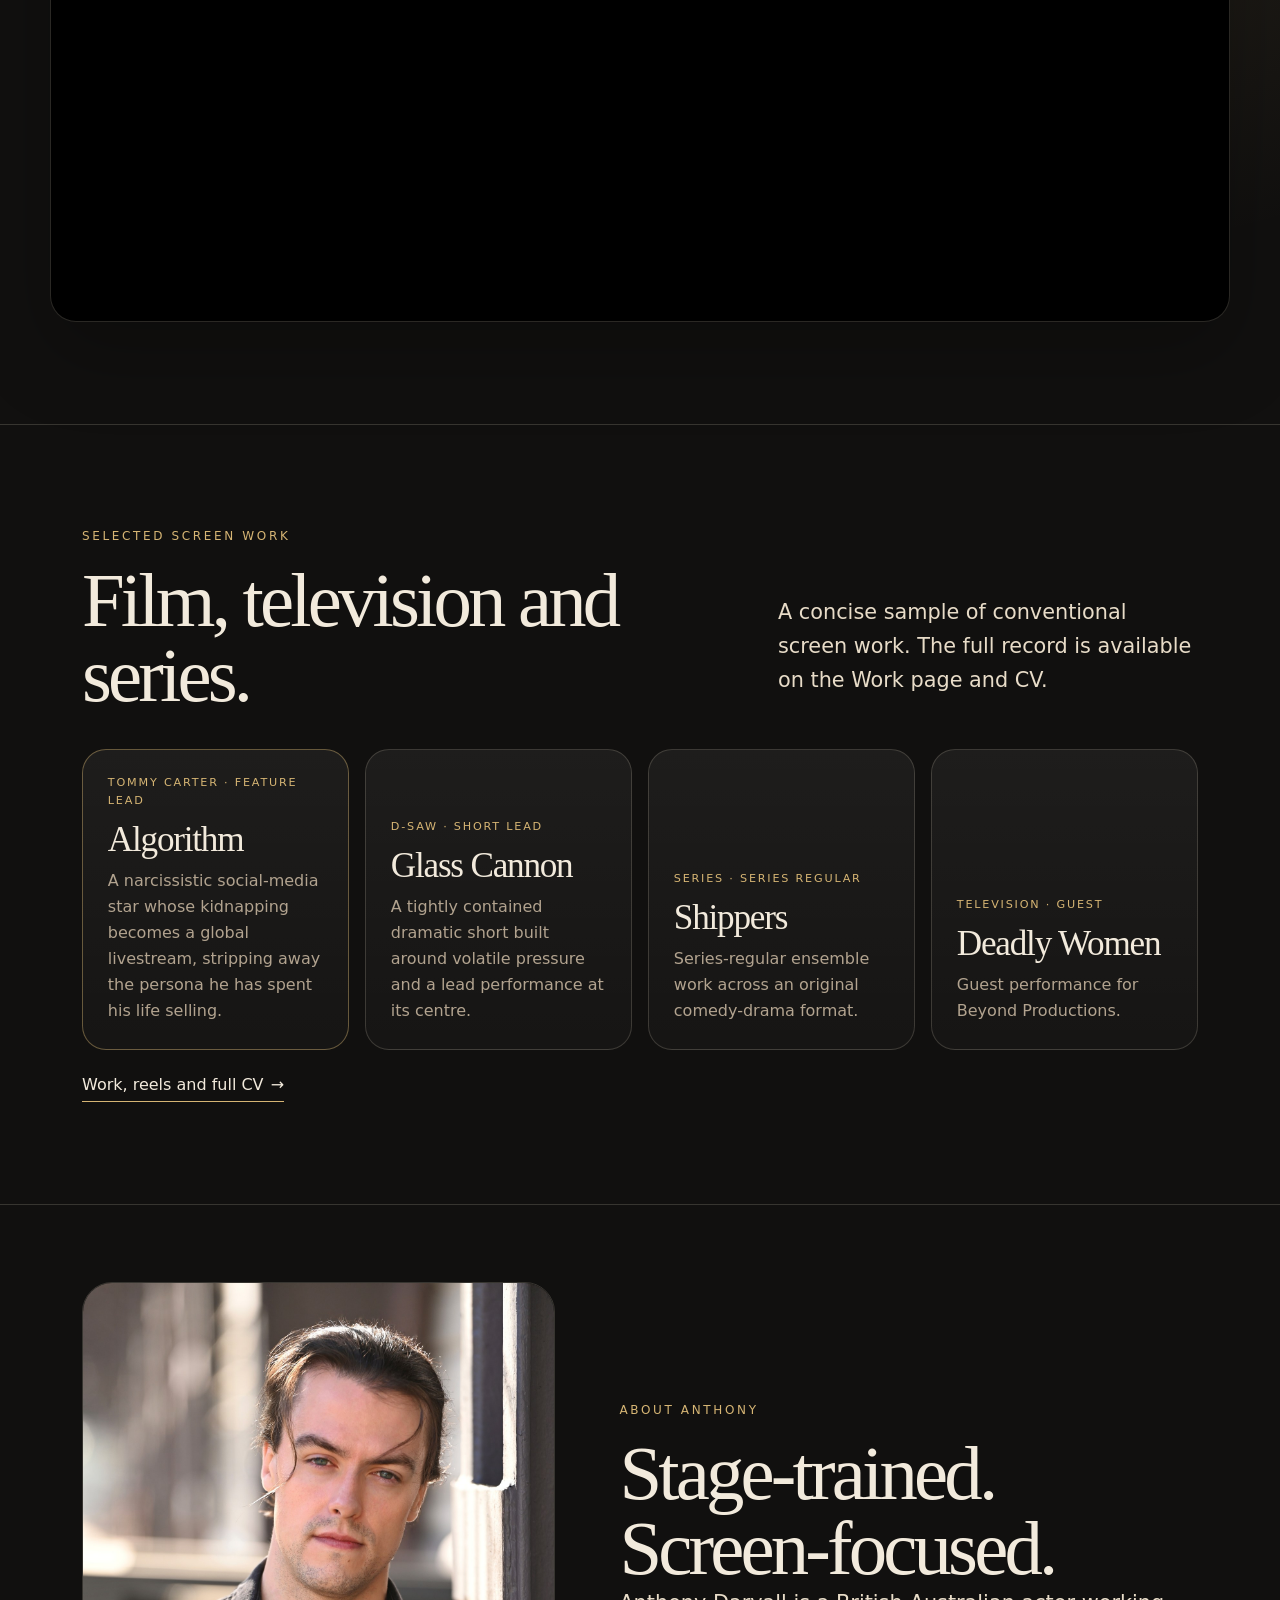
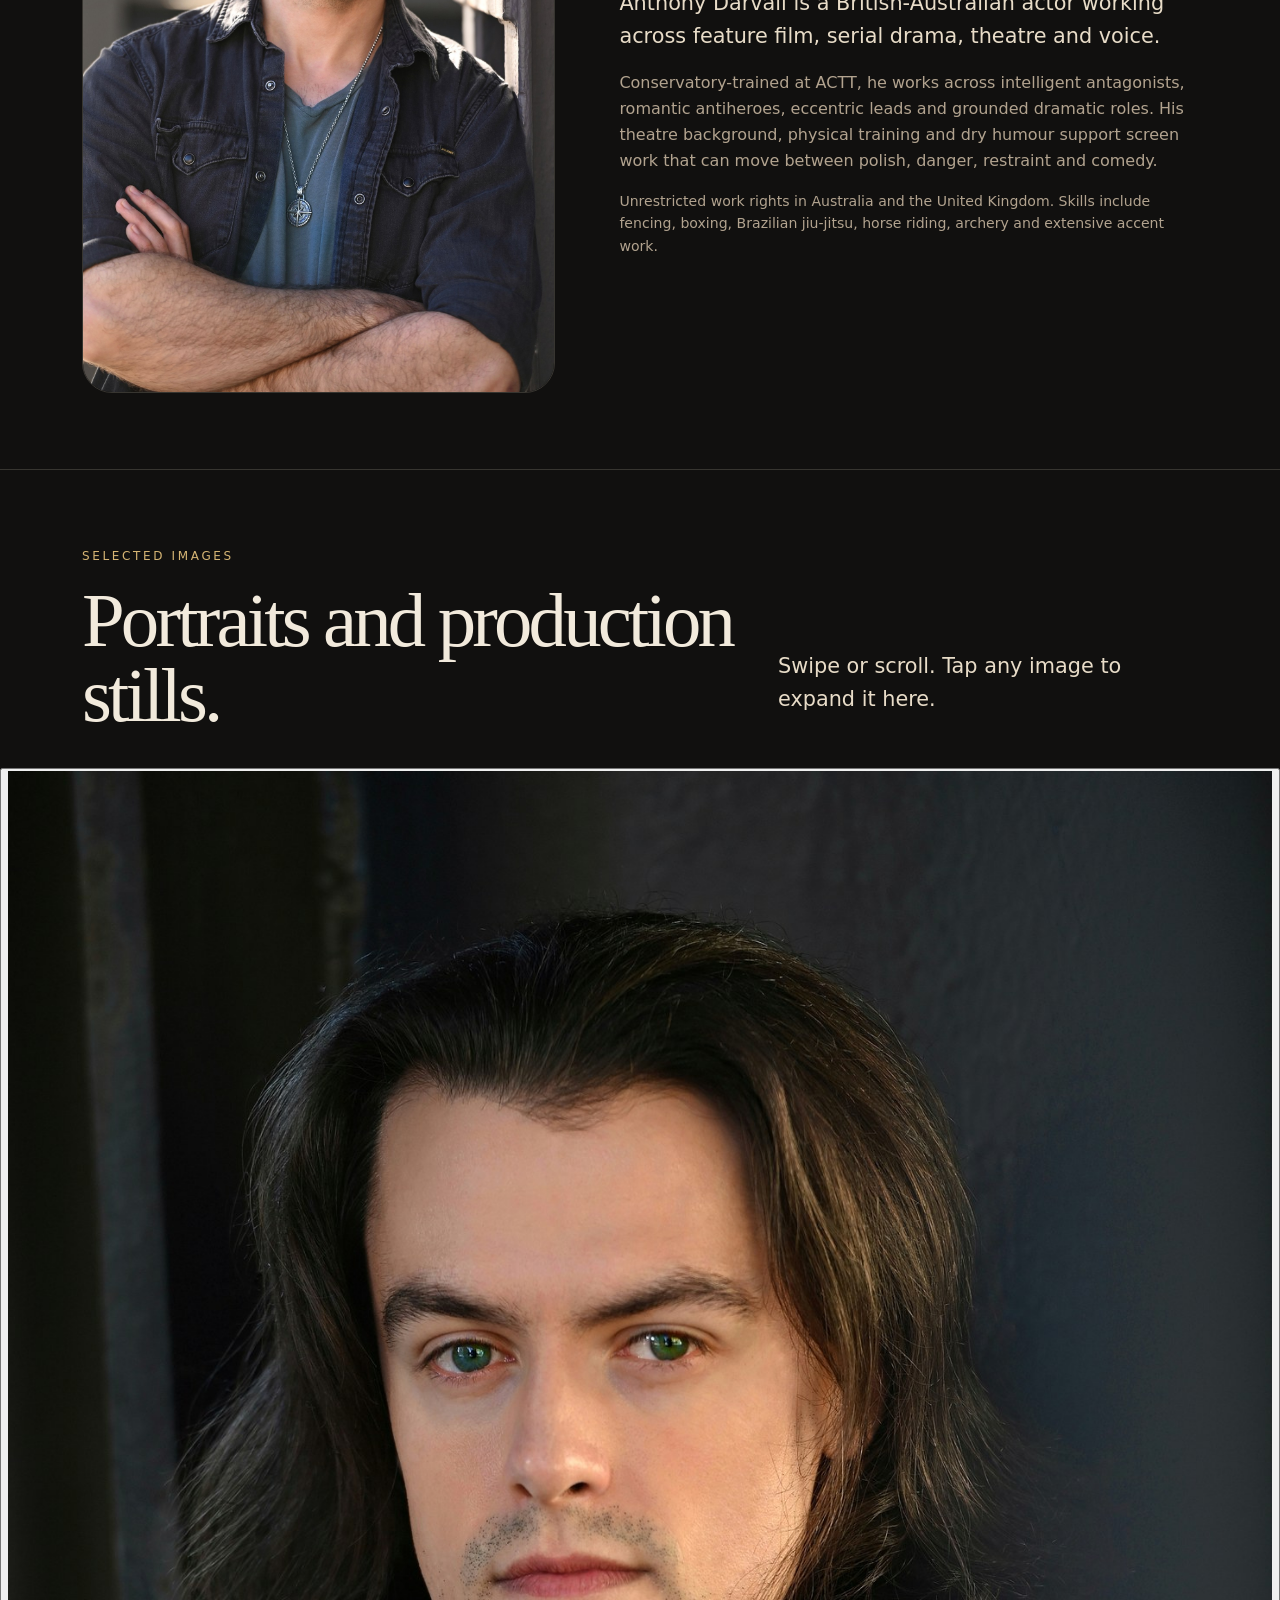
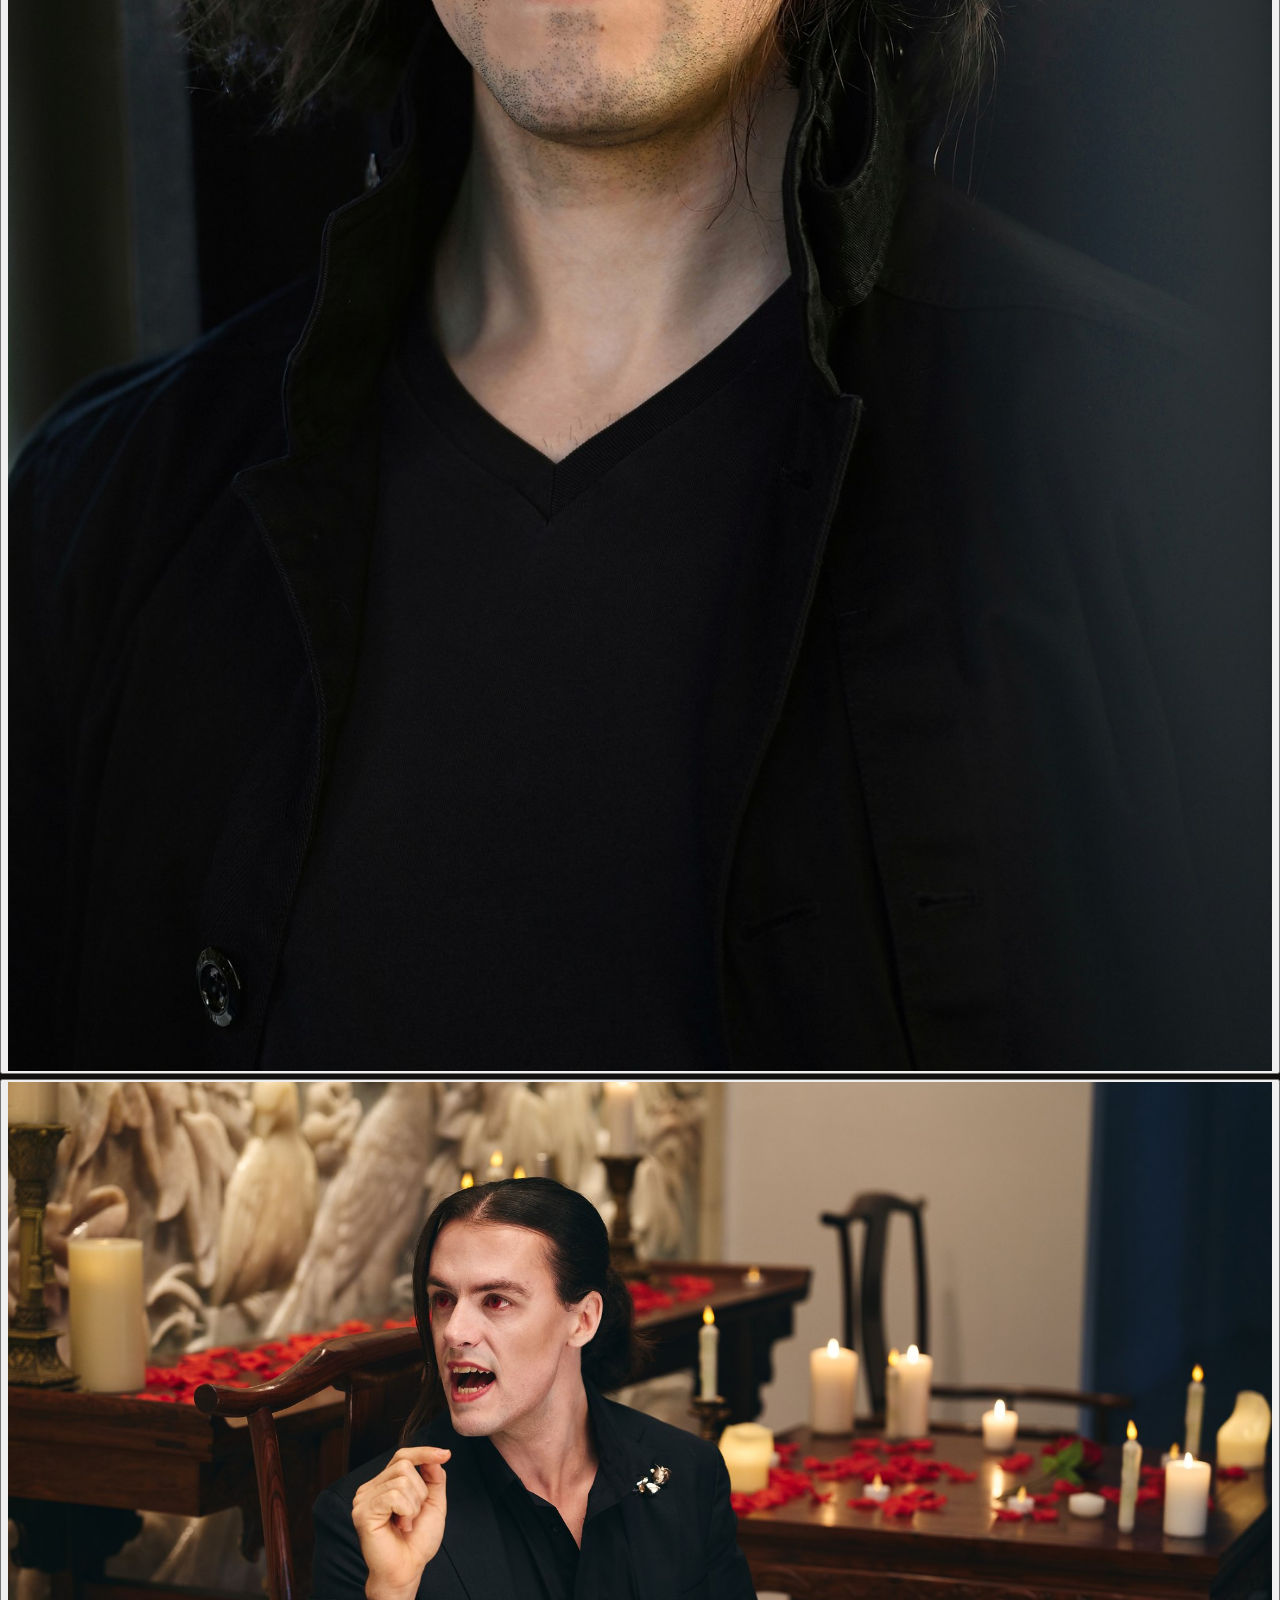
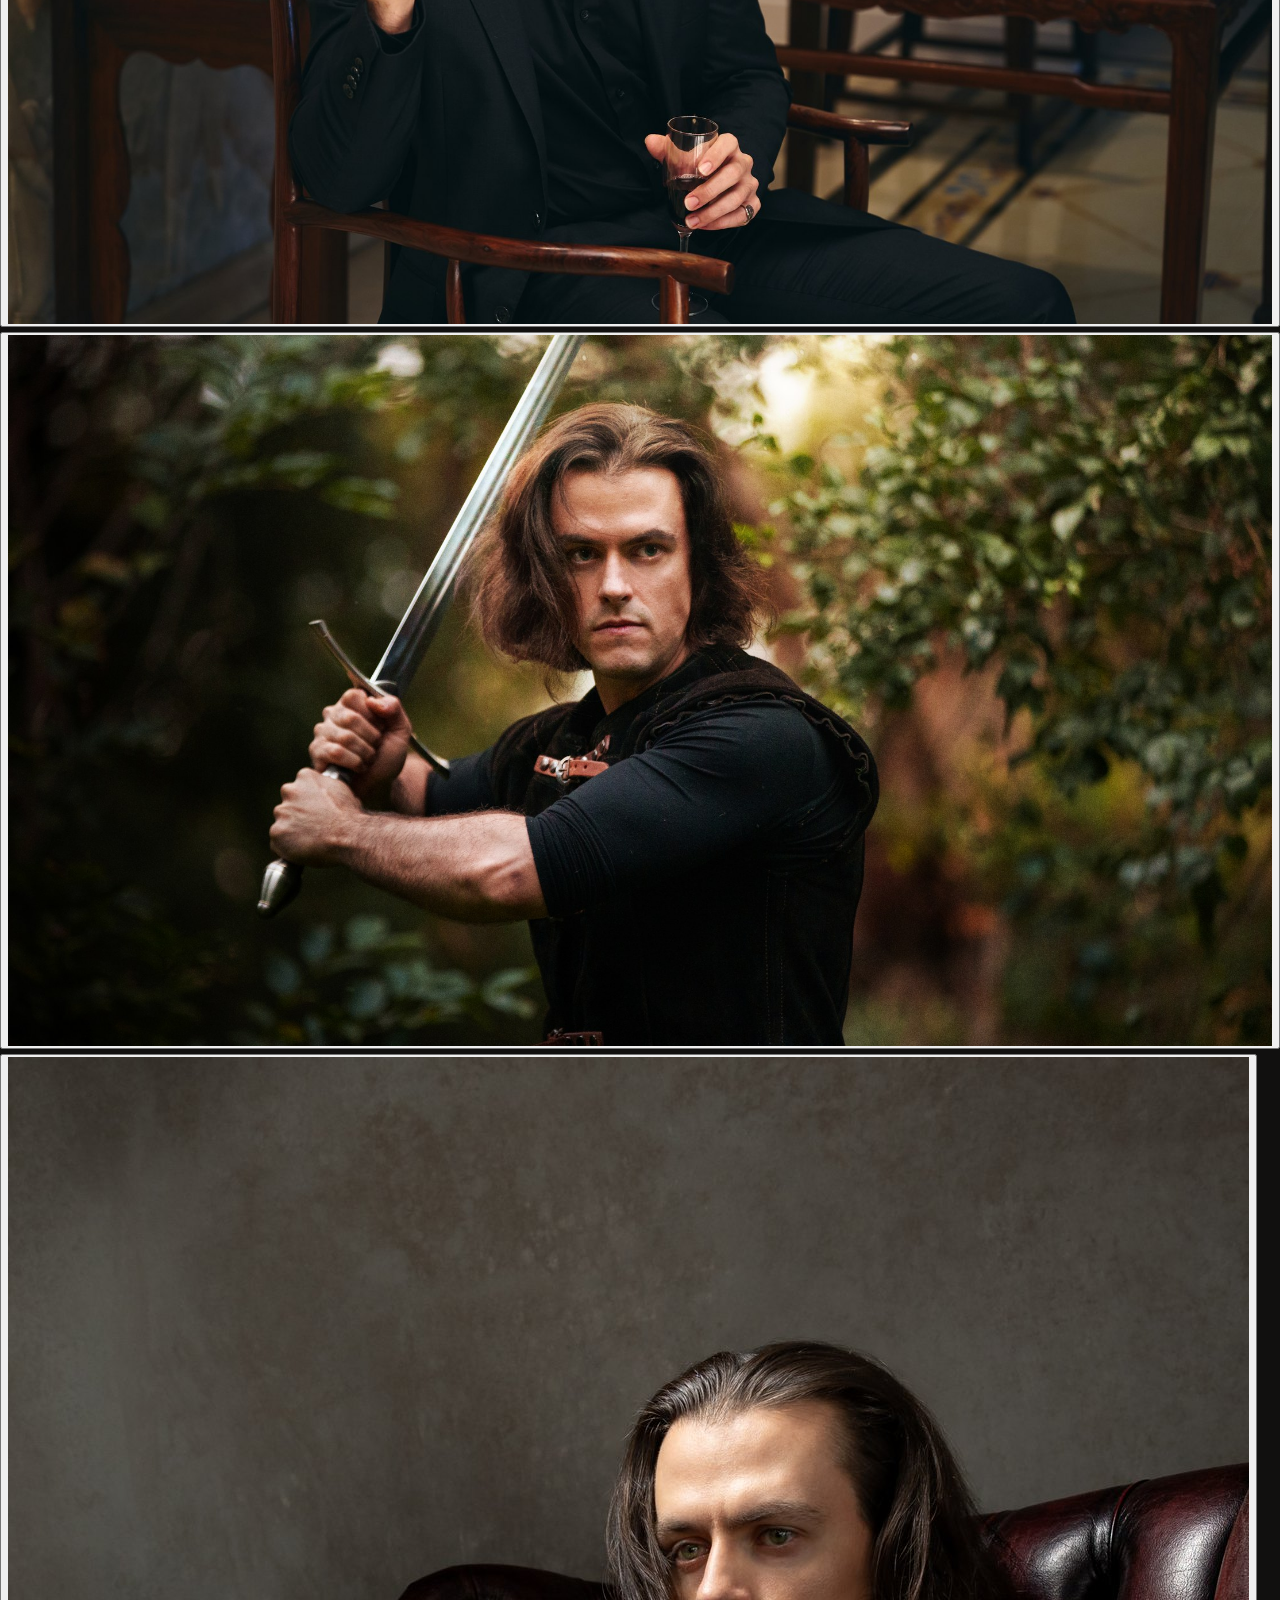
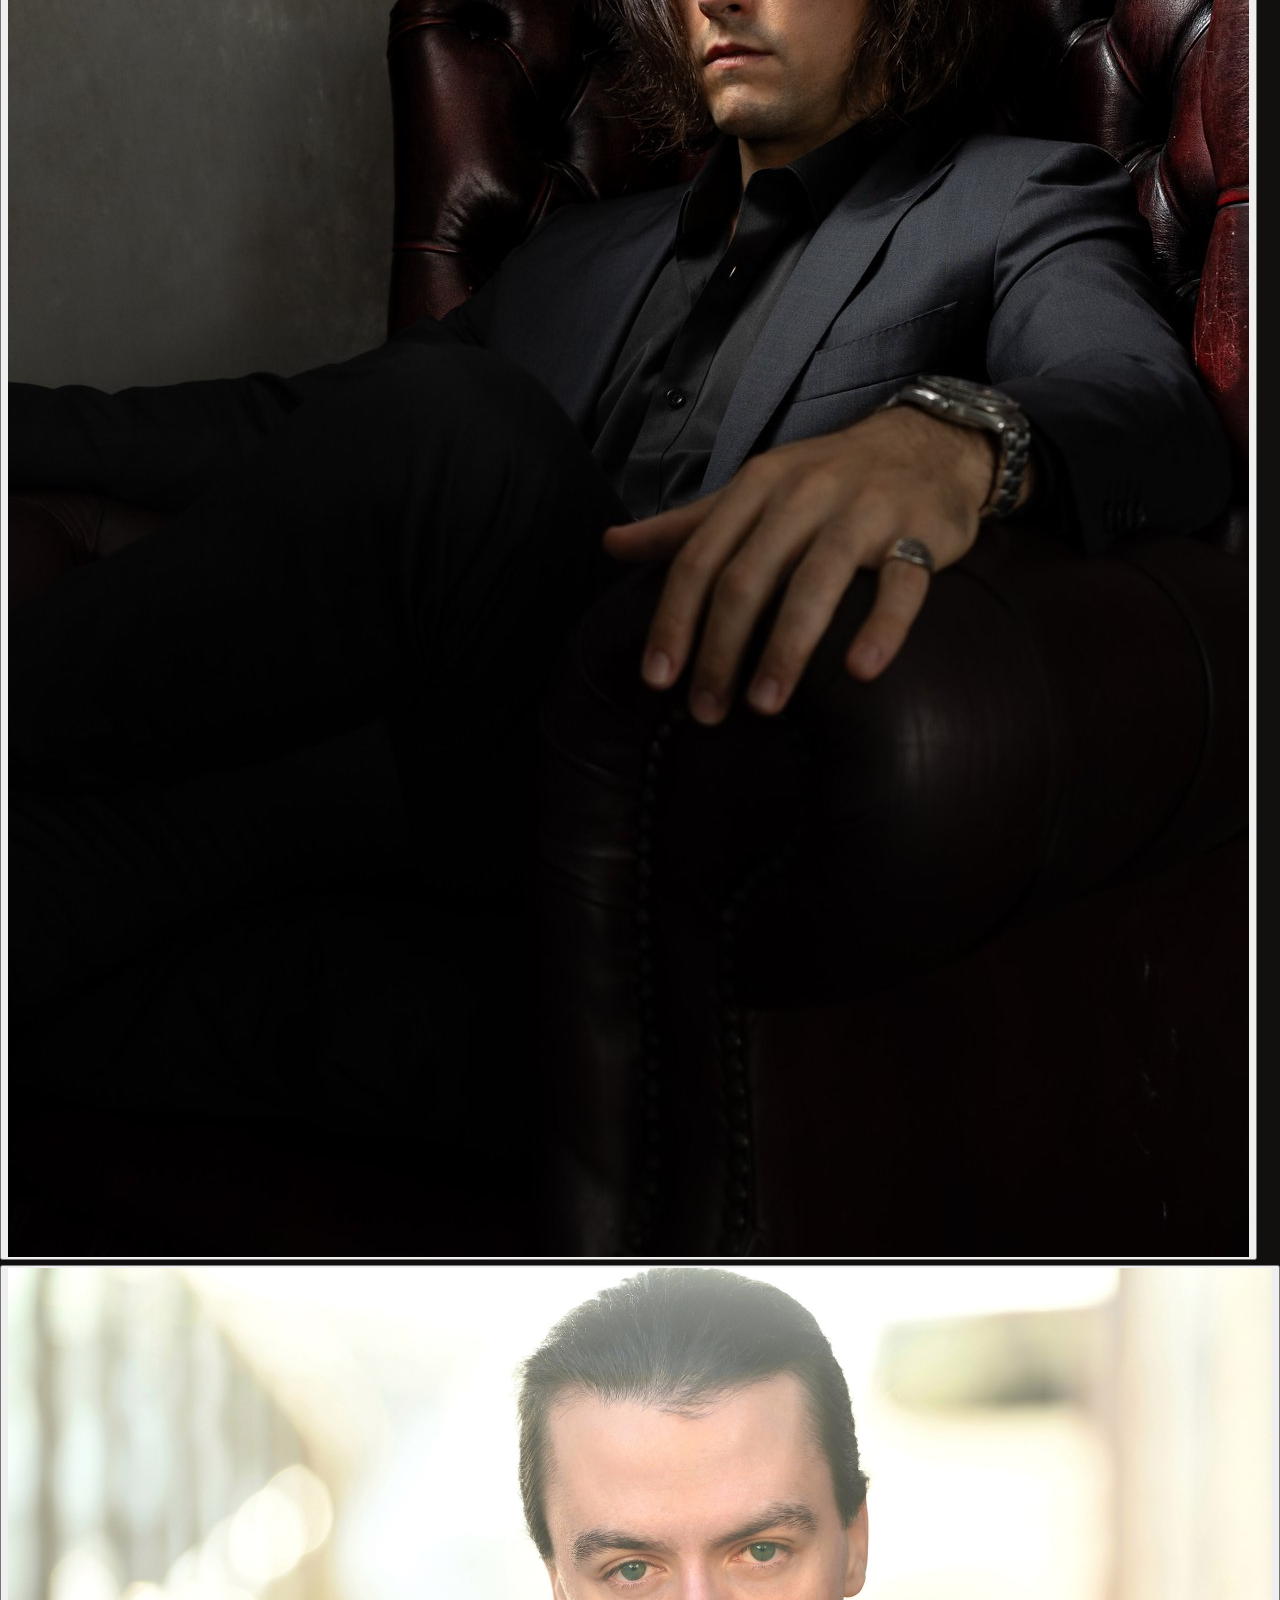
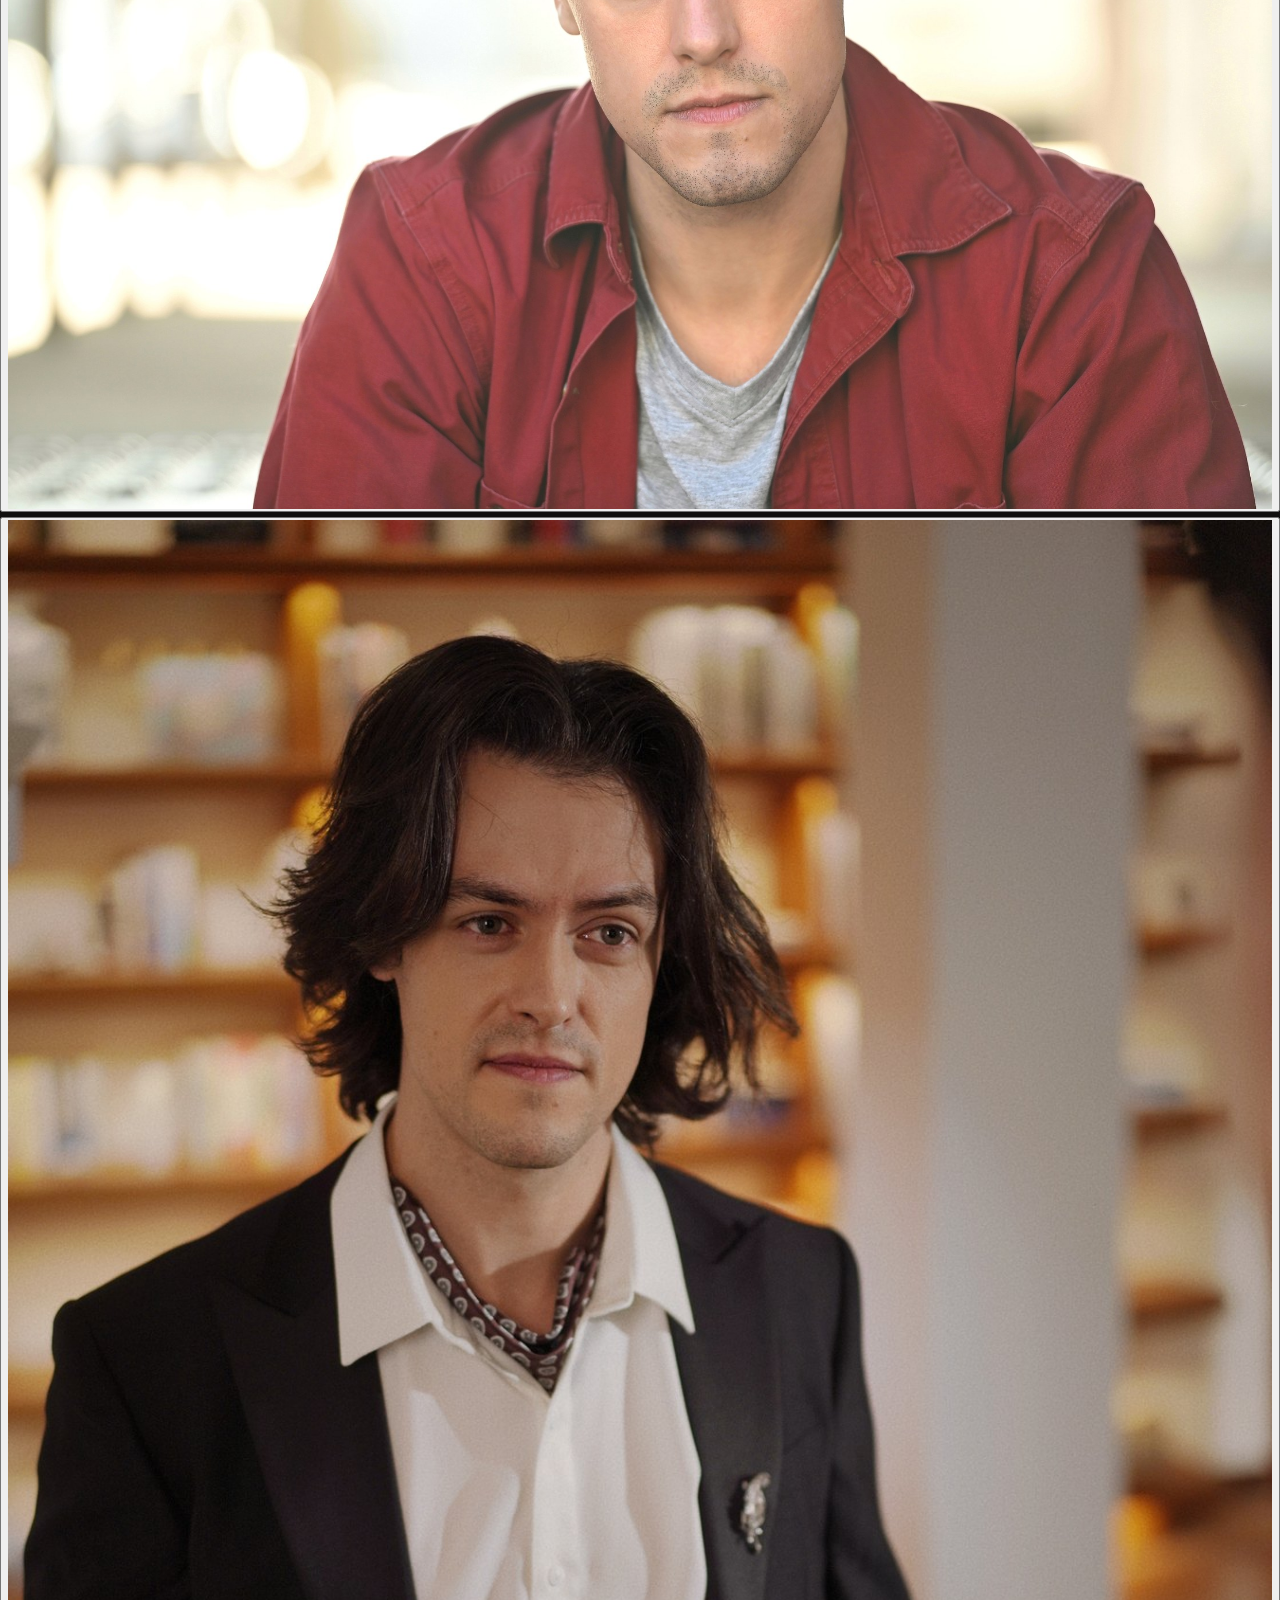
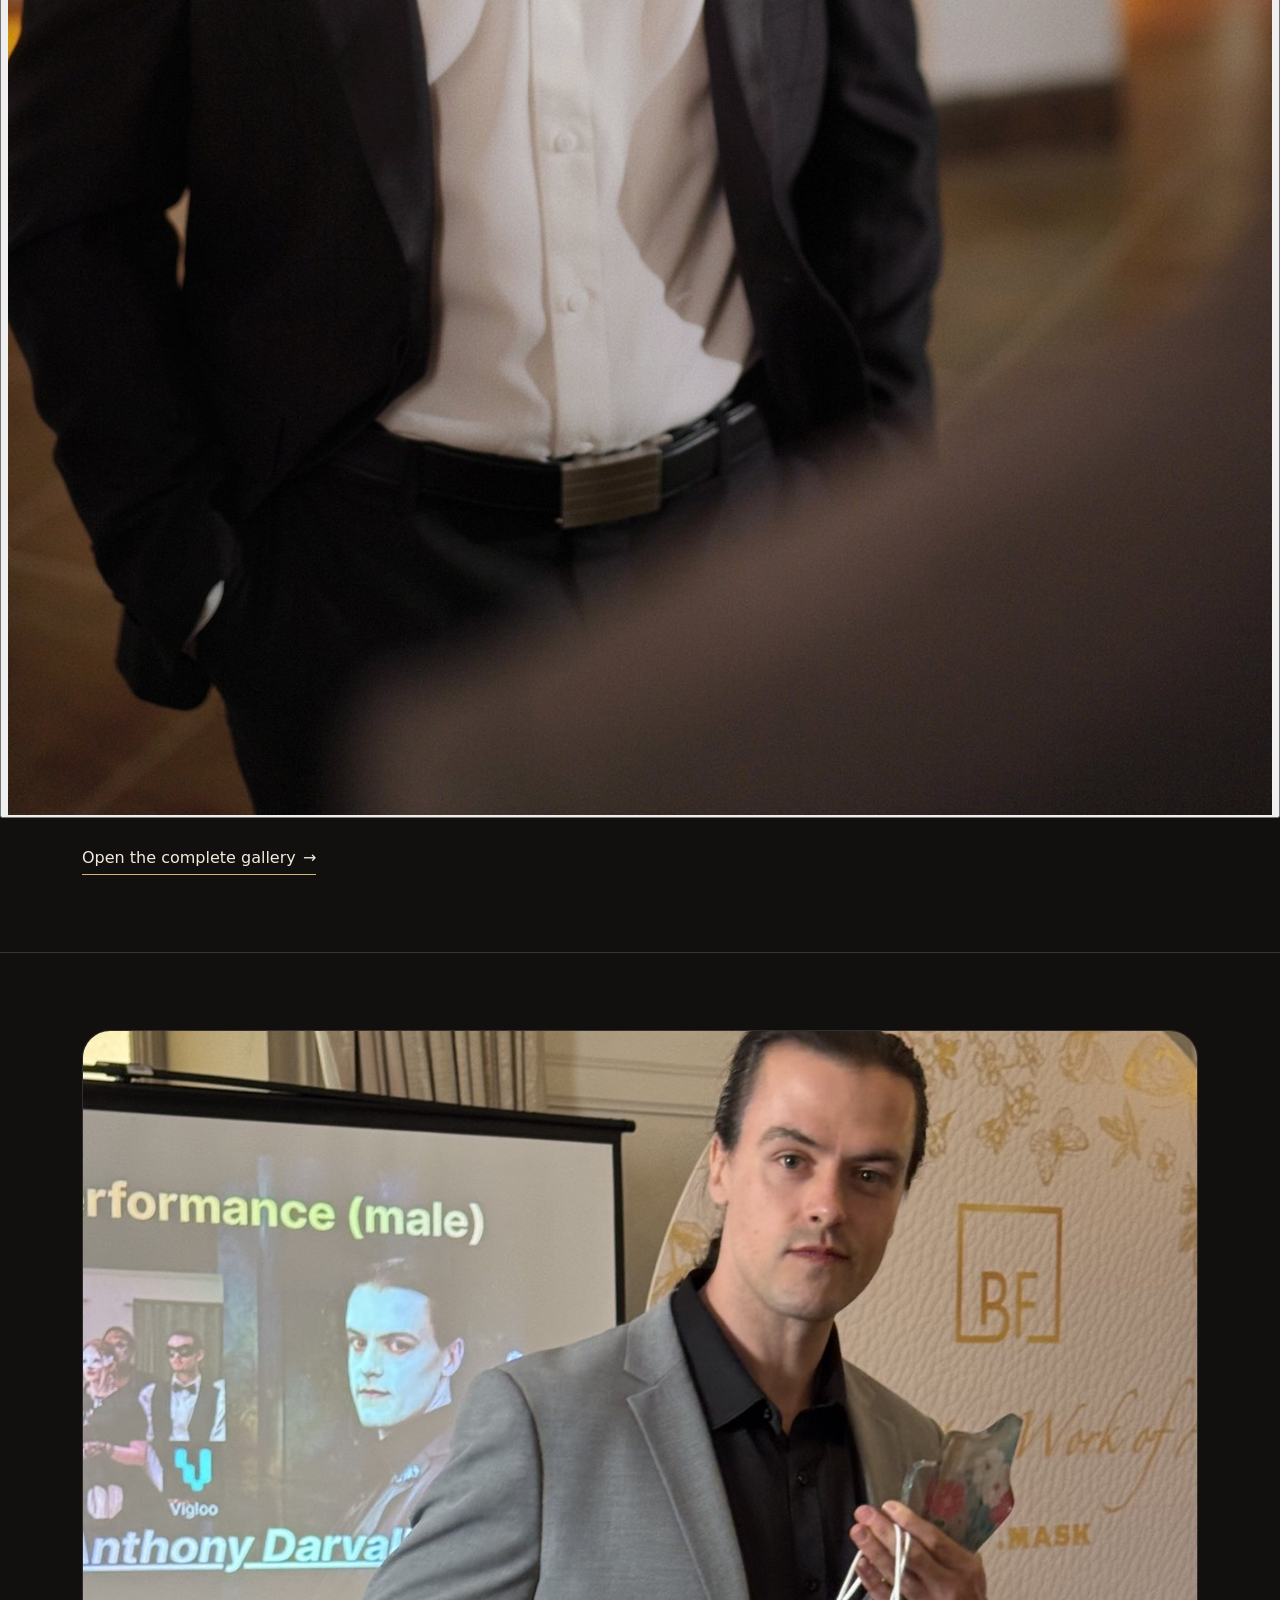
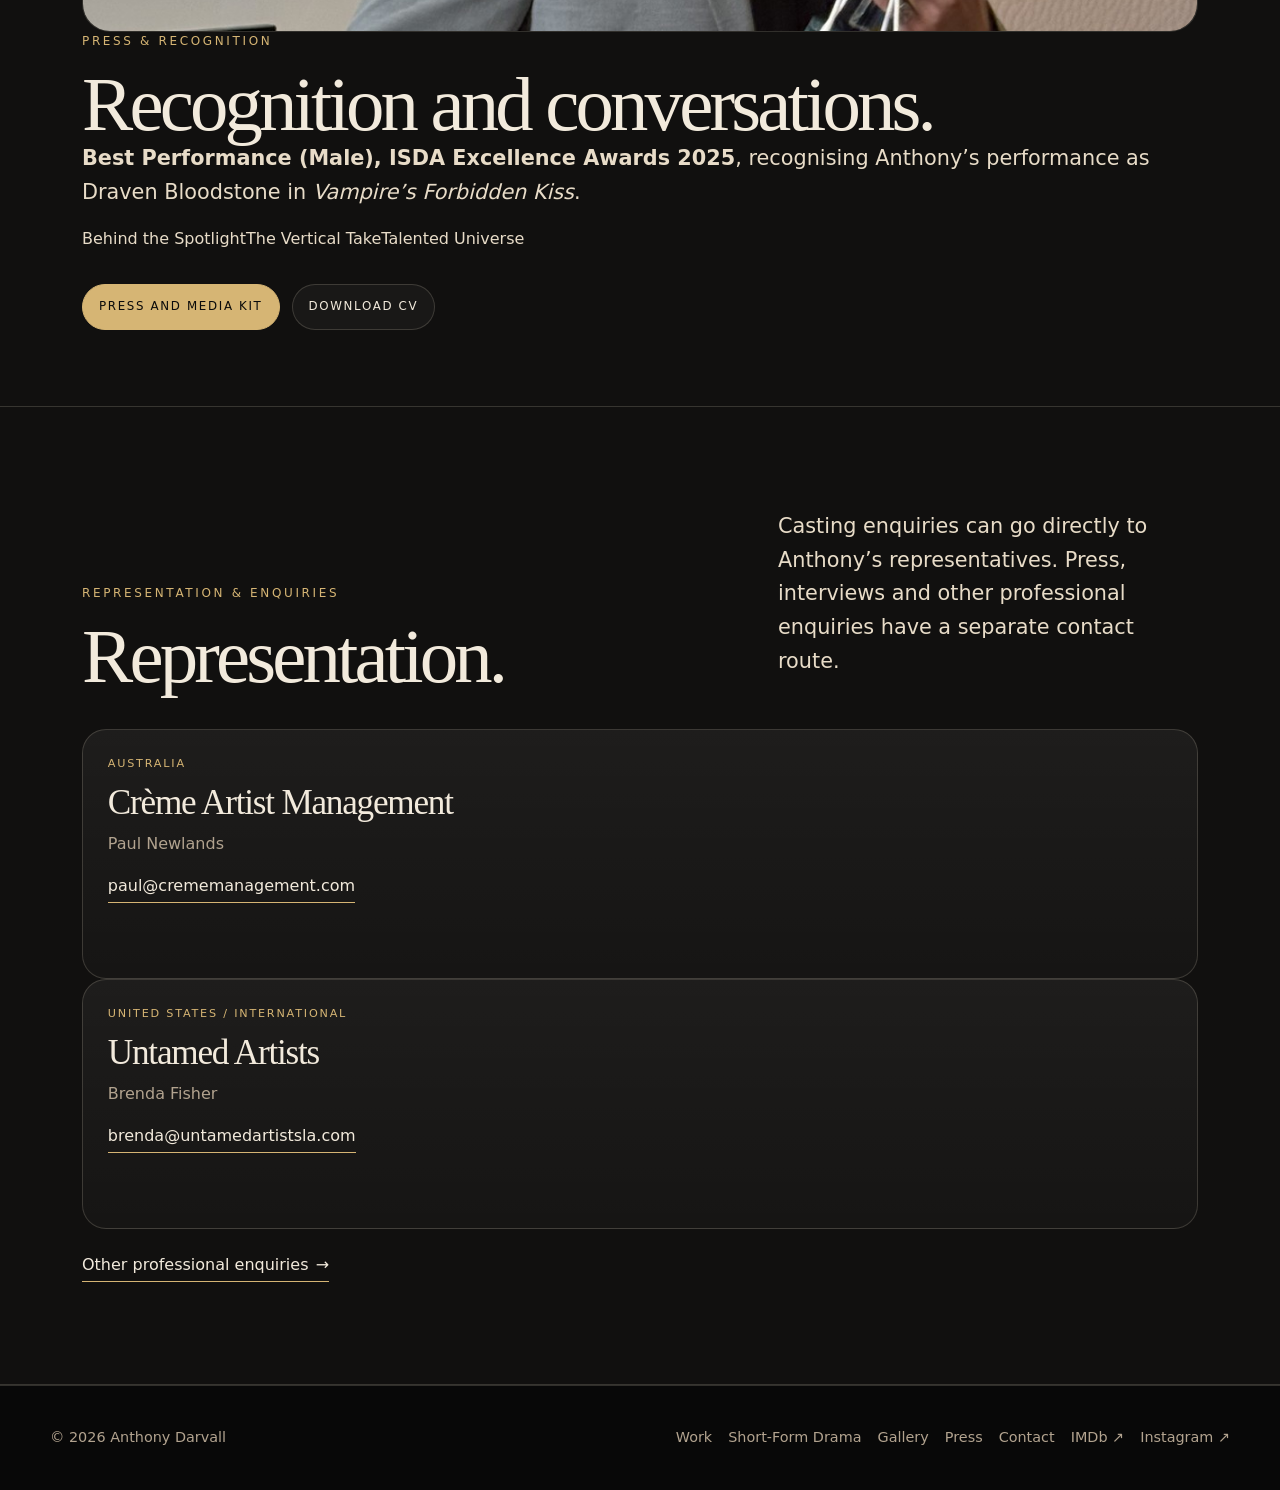
==== commit 690cd554: "Deploy v1.12 homepage alignment" ====
--- a/index.html
+++ b/index.html
@@ -1,87 +1,21 @@
 <!DOCTYPE html>
-<html lang="en-AU">
-<head>
-  <meta charset="UTF-8" />
-  <meta name="viewport" content="width=device-width, initial-scale=1.0" />
-  <title>Anthony Darvall | British-Australian Actor</title>
-  <meta name="description" content="Official website of Anthony Darvall, a British-Australian actor working across film, theatre and international screen drama." />
-  <link rel="canonical" href="https://anthonydarvall.com/" />
-  <meta property="og:type" content="website" />
-  <meta property="og:title" content="Anthony Darvall | British-Australian Actor" />
-  <meta property="og:description" content="Official website of Anthony Darvall, a British-Australian actor working across film, theatre and international screen drama." />
-  <meta property="og:url" content="https://anthonydarvall.com/" />
-  <meta property="og:image" content="https://anthonydarvall.com/images/anthony-og.jpg" />
-  <meta property="og:image:width" content="1200" />
-  <meta property="og:image:height" content="630" />
-  <meta name="twitter:card" content="summary_large_image" />
-  <meta name="theme-color" content="#0a0a0a" />
-  <link rel="icon" href="images/favicon.png" />
-  <link rel="stylesheet" href="css/styles.css" />
-</head><body>
-<a class="skip-link" href="#main">Skip to content</a>
-<header class="site-header"><div class="nav-container"><a class="nav-brand" href="index.html" aria-label="Anthony Darvall home">Anthony Darvall</a><nav class="nav-links" aria-label="Primary navigation"><a href="index.html" aria-current="page">Home</a><a href="work.html">Work</a><a href="reels.html">Reels</a><a href="gallery.html">Gallery</a><a href="about.html">About</a><a href="press.html">Press</a><a href="contact.html">Contact</a></nav></div></header><main id="main">
-<section class="hero" aria-label="Anthony Darvall homepage hero">
-  <div class="hero-media" aria-hidden="true"><img src="images/anthony-hero.jpg" width="1800" height="1100" alt="" /></div>
-  <div class="hero-inner"><div class="hero-copy">
-    <p class="eyebrow">British-Australian Actor · Sydney · International</p>
-    <h1>Anthony Darvall</h1>
-    <p class="hero-tagline">Charm. Damage. Wit. Trouble.</p>
-    <p class="hero-kicker">Conservatory-trained across screen and stage, with British and Australian work rights. Intelligent villains, romantic antiheroes and eccentric leads.</p>
-    <div class="hero-actions"><a class="btn primary" href="#showreel">Watch showreel</a><a class="btn" href="work.html">View selected work</a></div>
-  </div></div>
-</section>
+<html lang="en-AU"><head><meta charset="UTF-8" /><meta name="viewport" content="width=device-width, initial-scale=1.0" />
+<title>Anthony Darvall | British-Australian Actor</title><meta name="description" content="Official website of Anthony Darvall, British-Australian actor across screen, stage and voice. Showreel, selected work, press and representation." />
+<link rel="canonical" href="https://anthonydarvall.com/" /><meta property="og:type" content="website" /><meta property="og:title" content="Anthony Darvall | British-Australian Actor" /><meta property="og:description" content="Official website of Anthony Darvall, British-Australian actor across screen, stage and voice. Showreel, selected work, press and representation." /><meta property="og:url" content="https://anthonydarvall.com/" /><meta property="og:image" content="https://anthonydarvall.com/images/anthony-og.jpg" /><meta property="og:image:width" content="1200" /><meta property="og:image:height" content="630" /><meta name="twitter:card" content="summary_large_image" /><meta name="theme-color" content="#0a0a0a" /><link rel="icon" href="images/favicon.png" /><link rel="stylesheet" href="css/styles.css" /></head><body><a class="skip-link" href="#main">Skip to content</a><header class="site-header"><div class="nav-container"><a class="nav-brand" href="index.html" aria-label="Anthony Darvall home">Anthony Darvall</a><nav class="nav-links" aria-label="Primary navigation"><a href="index.html" aria-current="page">Home</a><a href="work.html">Work</a><a href="international-drama.html">Short-Form Drama</a><a href="gallery.html">Gallery</a><a href="press.html">Press</a><a href="contact.html">Contact</a></nav></div></header><main id="main">
+<section class="hero" aria-label="Anthony Darvall homepage hero"><div class="hero-media" aria-hidden="true"><img src="images/anthony-hero.jpg" width="1800" height="1100" alt="" /></div><div class="hero-inner"><div class="hero-copy"><p class="eyebrow">British-Australian Actor · Screen · Stage · Voice</p><h1>Anthony Darvall</h1><p class="hero-tagline">Charm. Damage. Wit. Trouble.</p><p class="hero-kicker">Intelligent villains. Romantic antiheroes. Eccentric leads.</p><div class="hero-actions"><a class="btn primary" href="#showreel">Watch showreel</a></div></div></div></section>
 
-<section class="section" id="showreel">
-  <div class="container section-header"><div><p class="eyebrow">Theatrical showreel</p><h2>See the work.</h2></div><p class="lede">Selected film and screen performances across contemporary drama, danger, restraint and dark comedy.</p></div>
-  <div class="container video-shell feature-video"><iframe src="https://www.youtube-nocookie.com/embed/z1DYiAOvpAo?rel=0" title="Anthony Darvall theatrical acting showreel" loading="lazy" allow="accelerometer; autoplay; clipboard-write; encrypted-media; gyroscope; picture-in-picture; web-share" allowfullscreen></iframe></div>
-  <div class="container section-action"><a class="text-link" href="reels.html">Watch all reels <span aria-hidden="true">→</span></a></div>
-</section>
+<section class="proof-strip" aria-label="Selected career proof"><div class="container proof-grid"><div><span>Recognition</span><strong>Best Performance (Male) · ISDA 2025</strong></div><div><span>Feature</span><strong>Lead · <em>Algorithm</em></strong></div><div><span>Work rights</span><strong>Australia · United Kingdom</strong></div><div><span>Representation</span><strong>Crème Artist Management · Untamed Artists</strong></div></div></section>
 
-<section class="section">
-  <div class="container section-header"><div><p class="eyebrow">Selected work</p><h2>Screen and stage.</h2></div><p class="lede">Four roles that show a broader range than a credit list can.</p></div>
-  <div class="container project-grid">
-    <a class="project-card project-link" href="work.html#algorithm"><p class="meta">Feature · Tommy Carter</p><h3>Algorithm</h3><p>A narcissistic social-media star whose kidnapping becomes a global livestream, stripping away the persona he has spent his life selling.</p><span class="project-link-label">View work →</span></a>
-    <a class="project-card project-link" href="work.html#vampires-forbidden-kiss"><p class="meta">Vertical Drama · Draven Bloodstone</p><h3>Vampire’s Forbidden Kiss</h3><p>A charismatic vampire supremacist whose courtly charm conceals a vision of humanity living beneath his kind.</p><span class="project-link-label">View work →</span></a>
-    <a class="project-card project-link" href="work.html#cinderellas-royal-secret"><p class="meta">Vertical Drama · Oliver Beaumont</p><h3>Cinderella’s Royal Secret</h3><p>A socially fluent playboy whose reputation keeps the heroine and the audience guessing whether he is an ally or a danger.</p><span class="project-link-label">View work →</span></a>
-    <a class="project-card project-link" href="work.html#theatre"><p class="meta">Theatre · Heathcliff</p><h3>Wuthering Heights</h3><p>The wounded outsider whose absolute devotion hardens into vengeance.</p><span class="project-link-label">View theatre →</span></a>
-  </div>
-  <div class="container section-action"><a class="text-link" href="work.html">Explore selected work <span aria-hidden="true">→</span></a></div>
-</section>
+<section class="section" id="showreel"><div class="container section-header"><div><p class="eyebrow">Theatrical showreel</p><h2>See the work.</h2></div><p class="lede">Selected screen performances across contemporary drama, danger, restraint and dark comedy.</p></div><div class="container video-shell feature-video"><iframe src="https://www.youtube-nocookie.com/embed/z1DYiAOvpAo?rel=0" title="Anthony Darvall theatrical acting showreel" loading="lazy" allow="accelerometer; autoplay; clipboard-write; encrypted-media; gyroscope; picture-in-picture; web-share" allowfullscreen></iframe></div></section>
 
-<section class="section compact">
-  <div class="container feature-split"><div class="feature-image"><img src="images/anthony-headshot-rugged.jpg" width="1464" height="2200" loading="lazy" alt="Anthony Darvall in a rugged outdoor portrait" /></div><div class="feature-copy">
-    <p class="eyebrow">About Anthony</p><h2>Stage-trained. Screen-focused.</h2>
-    <p class="lede">Anthony is a British-Australian actor with a substantial theatre foundation and international screen experience.</p>
-    <p>Based in Sydney with British and Australian work rights, he brings curiosity, physical discipline and dry humour to the room.</p>
-    <div class="button-row"><a class="btn primary" href="about.html">About Anthony</a><a class="btn" href="gallery.html">View gallery</a></div>
-  </div></div>
-</section>
+<section class="section" id="selected-work"><div class="container section-header"><div><p class="eyebrow">Selected screen work</p><h2>Film, television and series.</h2></div><p class="lede">A concise sample of conventional screen work. The full record is available on the Work page and CV.</p></div><div class="container project-grid home-work-grid"><article class="project-card project-card-featured"><p class="meta">Tommy Carter · Feature Lead</p><h3>Algorithm</h3><p>A narcissistic social-media star whose kidnapping becomes a global livestream, stripping away the persona he has spent his life selling.</p></article><article class="project-card"><p class="meta">D-Saw · Short Lead</p><h3>Glass Cannon</h3><p>A tightly contained dramatic short built around volatile pressure and a lead performance at its centre.</p></article><article class="project-card"><p class="meta">Series · Series Regular</p><h3>Shippers</h3><p>Series-regular ensemble work across an original comedy-drama format.</p></article><article class="project-card"><p class="meta">Television · Guest</p><h3>Deadly Women</h3><p>Guest performance for Beyond Productions.</p></article></div><div class="container section-action"><a class="text-link" href="work.html">Work, reels and full CV <span aria-hidden="true">→</span></a></div></section>
 
-<section class="portrait-strip" aria-label="Selected portraits and production stills">
-  <a href="gallery.html#headshots"><img src="images/anthony-headshot-intense.jpg" width="1464" height="2200" loading="lazy" alt="Anthony Darvall in an intense dark portrait" /></a>
-  <a href="gallery.html#production"><img src="images/anthony-production-vampire-candlelight.jpg" width="2000" height="1333" loading="lazy" alt="Anthony Darvall as Draven Bloodstone in a candlelit ballroom scene" /></a>
-  <a href="gallery.html#production"><img src="images/anthony-action-sword.jpg" width="2200" height="1237" loading="lazy" alt="Anthony Darvall in a woodland sword-action portrait" /></a>
-  <a href="gallery.html#editorial"><img src="images/anthony-editorial-694.jpg" width="1200" height="1740" loading="lazy" alt="Anthony Darvall seated in a leather chair in a cinematic portrait" /></a>
-</section>
+<section class="section compact" id="about"><div class="container feature-split"><div class="feature-image"><img src="images/anthony-headshot-rugged.jpg" width="1464" height="2200" loading="lazy" alt="Anthony Darvall in a rugged outdoor portrait" /></div><div class="feature-copy"><p class="eyebrow">About Anthony</p><h2>Stage-trained. Screen-focused.</h2><p class="lede">Anthony Darvall is a British-Australian actor working across feature film, serial drama, theatre and voice.</p><p>Conservatory-trained at ACTT, he works across intelligent antagonists, romantic antiheroes, eccentric leads and grounded dramatic roles. His theatre background, physical training and dry humour support screen work that can move between polish, danger, restraint and comedy.</p><p class="small">Unrestricted work rights in Australia and the United Kingdom. Skills include fencing, boxing, Brazilian jiu-jitsu, horse riding, archery and extensive accent work.</p></div></div></section>
 
-<section class="section compact home-press-teaser">
-  <div class="container press-teaser-grid">
-    <div class="press-teaser-image"><img src="images/anthony-award-best-performance-2025.jpg" width="1238" height="2200" loading="lazy" alt="Anthony Darvall holding a Best Performance Male award in 2025" /></div>
-    <div class="press-teaser-copy"><p class="eyebrow">Press & recognition</p><h2>Conversations around the work.</h2><p class="lede">Interviews on performance, character and international screen work, alongside selected recognition.</p><div class="button-row"><a class="btn primary" href="press.html">Visit press page</a><a class="btn" href="assets/anthony-darvall-cv-2026.pdf" download>Download CV</a></div></div>
-  </div>
-</section>
+<section class="section compact home-image-section"><div class="container section-header"><div><p class="eyebrow">Selected images</p><h2>Portraits and production stills.</h2></div><p class="lede">Swipe or scroll. Tap any image to expand it here.</p></div><div class="portrait-rail" aria-label="Selected portraits and production stills"><button class="portrait-rail-item gallery-lightbox-trigger" type="button" data-src="images/anthony-headshot-intense.jpg" data-caption="Intense dark portrait"><img src="images/anthony-headshot-intense.jpg" loading="lazy" alt="Anthony Darvall in an intense dark portrait" /></button><button class="portrait-rail-item gallery-lightbox-trigger" type="button" data-src="images/anthony-production-vampire-candlelight.jpg" data-caption="Draven Bloodstone in a candlelit ballroom scene"><img src="images/anthony-production-vampire-candlelight.jpg" loading="lazy" alt="Anthony Darvall as Draven Bloodstone in a candlelit ballroom scene" /></button><button class="portrait-rail-item gallery-lightbox-trigger" type="button" data-src="images/anthony-action-sword.jpg" data-caption="Sword-action portrait in woodland"><img src="images/anthony-action-sword.jpg" loading="lazy" alt="Anthony Darvall in a woodland sword-action portrait" /></button><button class="portrait-rail-item gallery-lightbox-trigger" type="button" data-src="images/anthony-editorial-694.jpg" data-caption="Cinematic leather-chair portrait"><img src="images/anthony-editorial-694.jpg" loading="lazy" alt="Anthony Darvall seated in a leather chair in a cinematic portrait" /></button><button class="portrait-rail-item gallery-lightbox-trigger" type="button" data-src="images/anthony-headshot-red-current.jpg" data-caption="Contemporary red overshirt portrait"><img src="images/anthony-headshot-red-current.jpg" loading="lazy" alt="Anthony Darvall in a contemporary red overshirt portrait" /></button><button class="portrait-rail-item gallery-lightbox-trigger" type="button" data-src="images/anthony-production-cinderella-oliver.jpg" data-caption="Oliver Beaumont in Cinderella’s Royal Secret"><img src="images/anthony-production-cinderella-oliver.jpg" loading="lazy" alt="Anthony Darvall as Oliver Beaumont in Cinderella's Royal Secret" /></button></div><div class="container section-action"><a class="text-link" href="gallery.html">Open the complete gallery <span aria-hidden="true">→</span></a></div></section>
 
-<section class="section compact"><div class="container contact-band"><div><p class="eyebrow">Professional enquiries</p><h2>Casting, representation and collaboration.</h2><p>Based in Sydney and available for Australian and international screen, stage and voice work.</p></div><div class="button-row"><a class="btn primary" href="contact.html">Contact</a><a class="btn" href="elsewhere.html">Professional profiles</a></div></div></section>
-</main><footer class="site-footer">
-  <div class="footer-inner">
-    <div>© <span id="year"></span> Anthony Darvall</div>
-    <div class="footer-links">
-      <a href="press.html">Press</a>
-      <a href="elsewhere.html">Professional profiles</a>
-      <a href="contact.html">Contact</a>
-      <a href="reels.html">Watch reels</a>
-    </div>
-  </div>
-</footer>
-<script>document.getElementById('year').textContent = new Date().getFullYear();</script>
-</body></html>+<section class="section compact home-press-teaser" id="recognition"><div class="container press-snapshot"><figure class="press-teaser-image"><img src="images/anthony-award-best-performance-2025.jpg" width="1238" height="2200" loading="lazy" alt="Anthony Darvall holding a Best Performance Male award in 2025" /></figure><div><p class="eyebrow">Press & recognition</p><h2>Recognition and conversations.</h2><p class="lede"><strong>Best Performance (Male), ISDA Excellence Awards 2025</strong>, recognising Anthony’s performance as Draven Bloodstone in <em>Vampire’s Forbidden Kiss</em>.</p><div class="press-name-list" aria-label="Selected interviews"><span>Behind the Spotlight</span><span>The Vertical Take</span><span>Talented Universe</span></div><div class="button-row"><a class="btn primary" href="press.html">Press and media kit</a><a class="btn" href="assets/anthony-darvall-cv-2026.pdf" download>Download CV</a></div></div></div></section>
+
+<section class="section" id="contact"><div class="container section-header"><div><p class="eyebrow">Representation & enquiries</p><h2>Representation.</h2></div><p class="lede">Casting enquiries can go directly to Anthony’s representatives. Press, interviews and other professional enquiries have a separate contact route.</p></div><div class="container home-reps home-reps-wide"><article class="card contact-card"><p class="meta">Australia</p><h3>Crème Artist Management</h3><p>Paul Newlands</p><p><a class="text-link" href="mailto:paul@crememanagement.com">paul@crememanagement.com</a></p></article><article class="card contact-card"><p class="meta">United States / international</p><h3>Untamed Artists</h3><p>Brenda Fisher</p><p><a class="text-link" href="mailto:brenda@untamedartistsla.com">brenda@untamedartistsla.com</a></p></article></div><div class="container section-action"><a class="text-link" href="contact.html">Other professional enquiries <span aria-hidden="true">→</span></a></div></section>
+</main><dialog class="gallery-lightbox" id="gallery-lightbox" aria-label="Expanded image"><button class="lightbox-close" type="button" aria-label="Close image">×</button><button class="lightbox-nav lightbox-prev" type="button" aria-label="Previous image">‹</button><figure><img id="lightbox-image" alt="" /><figcaption id="lightbox-caption"></figcaption></figure><button class="lightbox-nav lightbox-next" type="button" aria-label="Next image">›</button></dialog>
+<script>(()=>{const triggers=[...document.querySelectorAll('.gallery-lightbox-trigger')];const dialog=document.getElementById('gallery-lightbox');if(!dialog||!triggers.length)return;const image=document.getElementById('lightbox-image');const caption=document.getElementById('lightbox-caption');let current=0;function show(index){current=(index+triggers.length)%triggers.length;const item=triggers[current];image.src=item.dataset.src;image.alt=item.dataset.caption;caption.textContent=item.dataset.caption;}triggers.forEach((item,index)=>item.addEventListener('click',()=>{show(index);dialog.showModal();}));dialog.querySelector('.lightbox-close').addEventListener('click',()=>dialog.close());dialog.querySelector('.lightbox-prev').addEventListener('click',()=>show(current-1));dialog.querySelector('.lightbox-next').addEventListener('click',()=>show(current+1));dialog.addEventListener('click',event=>{if(event.target===dialog)dialog.close();});document.addEventListener('keydown',event=>{if(!dialog.open)return;if(event.key==='ArrowLeft')show(current-1);if(event.key==='ArrowRight')show(current+1);});})();</script><footer class="site-footer"><div class="footer-inner"><div>© <span id="year"></span> Anthony Darvall</div><div class="footer-links"><a href="work.html">Work</a><a href="international-drama.html">Short-Form Drama</a><a href="gallery.html">Gallery</a><a href="press.html">Press</a><a href="contact.html">Contact</a><a href="https://imdb.me/anthonydarvall" target="_blank" rel="noopener noreferrer">IMDb ↗</a><a href="https://www.instagram.com/anthonydarvall/" target="_blank" rel="noopener noreferrer">Instagram ↗</a></div></div></footer><script>document.getElementById('year').textContent = new Date().getFullYear();</script></body></html>
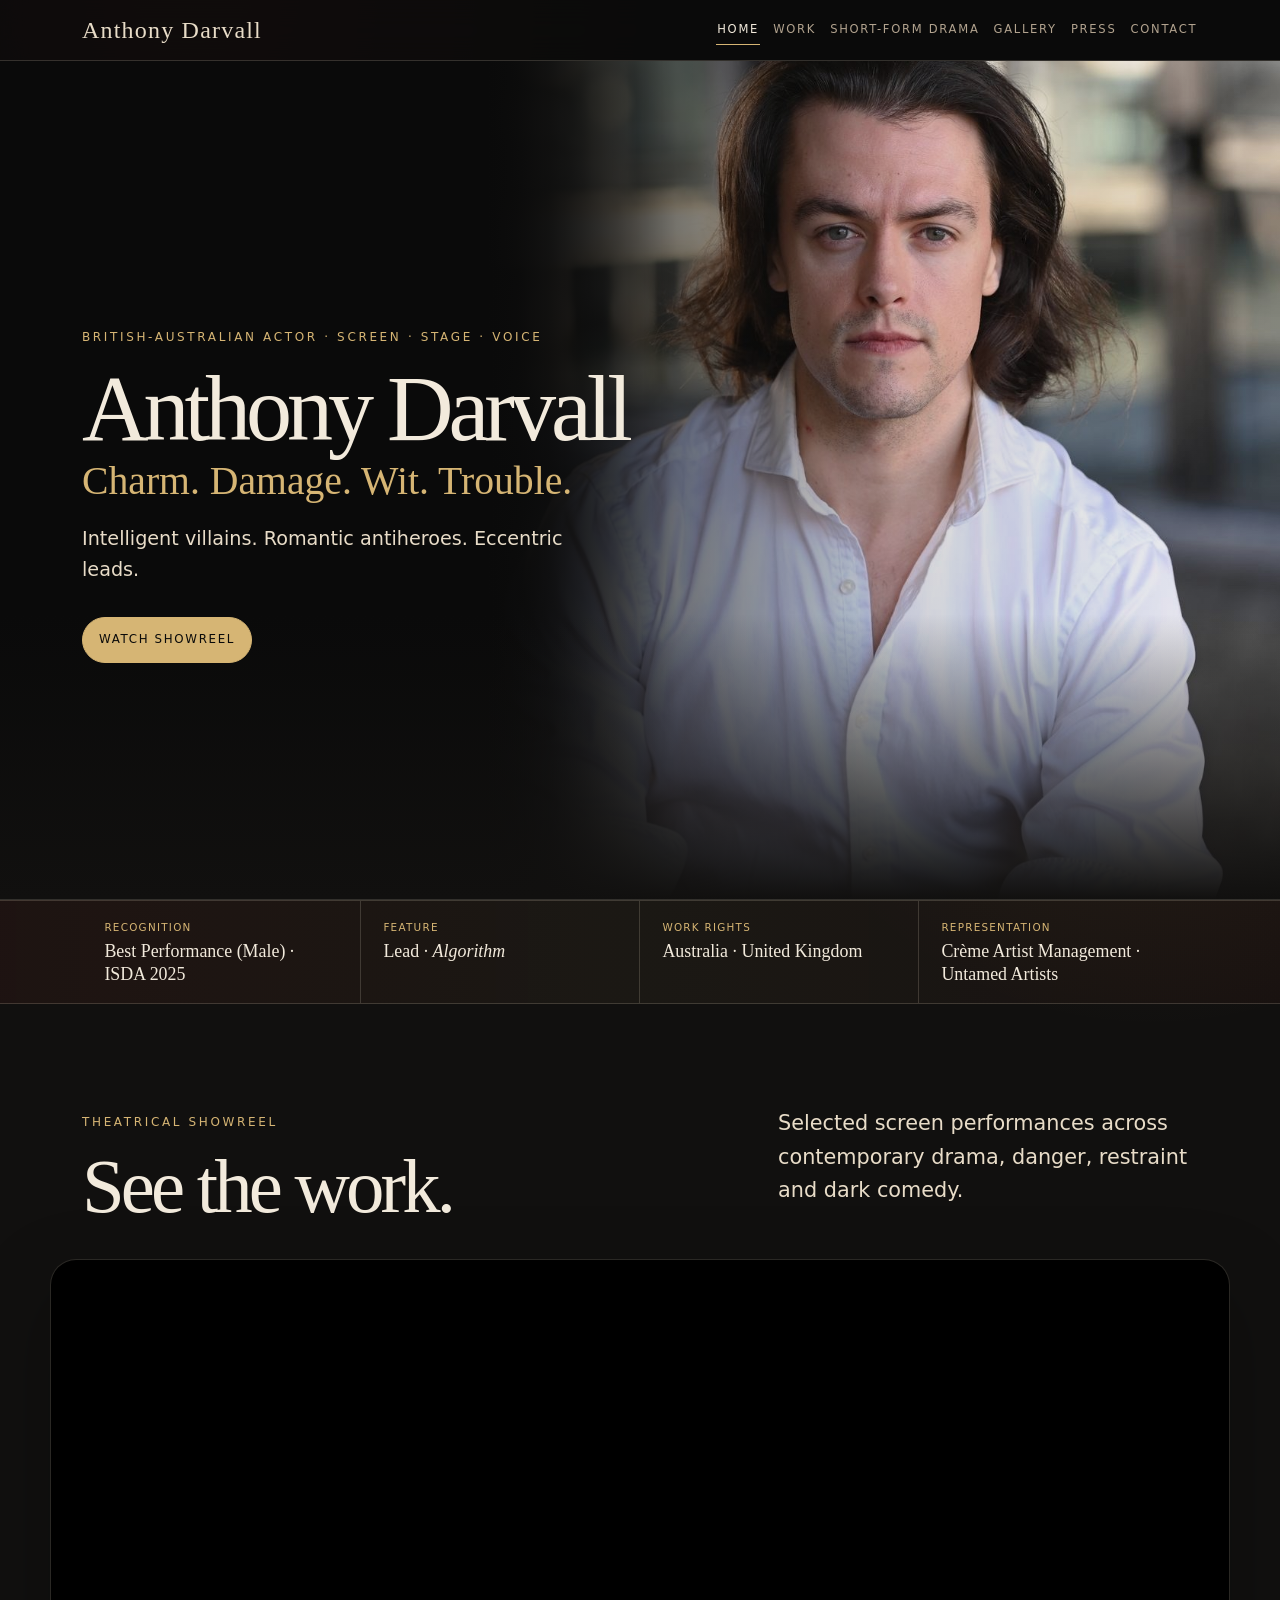
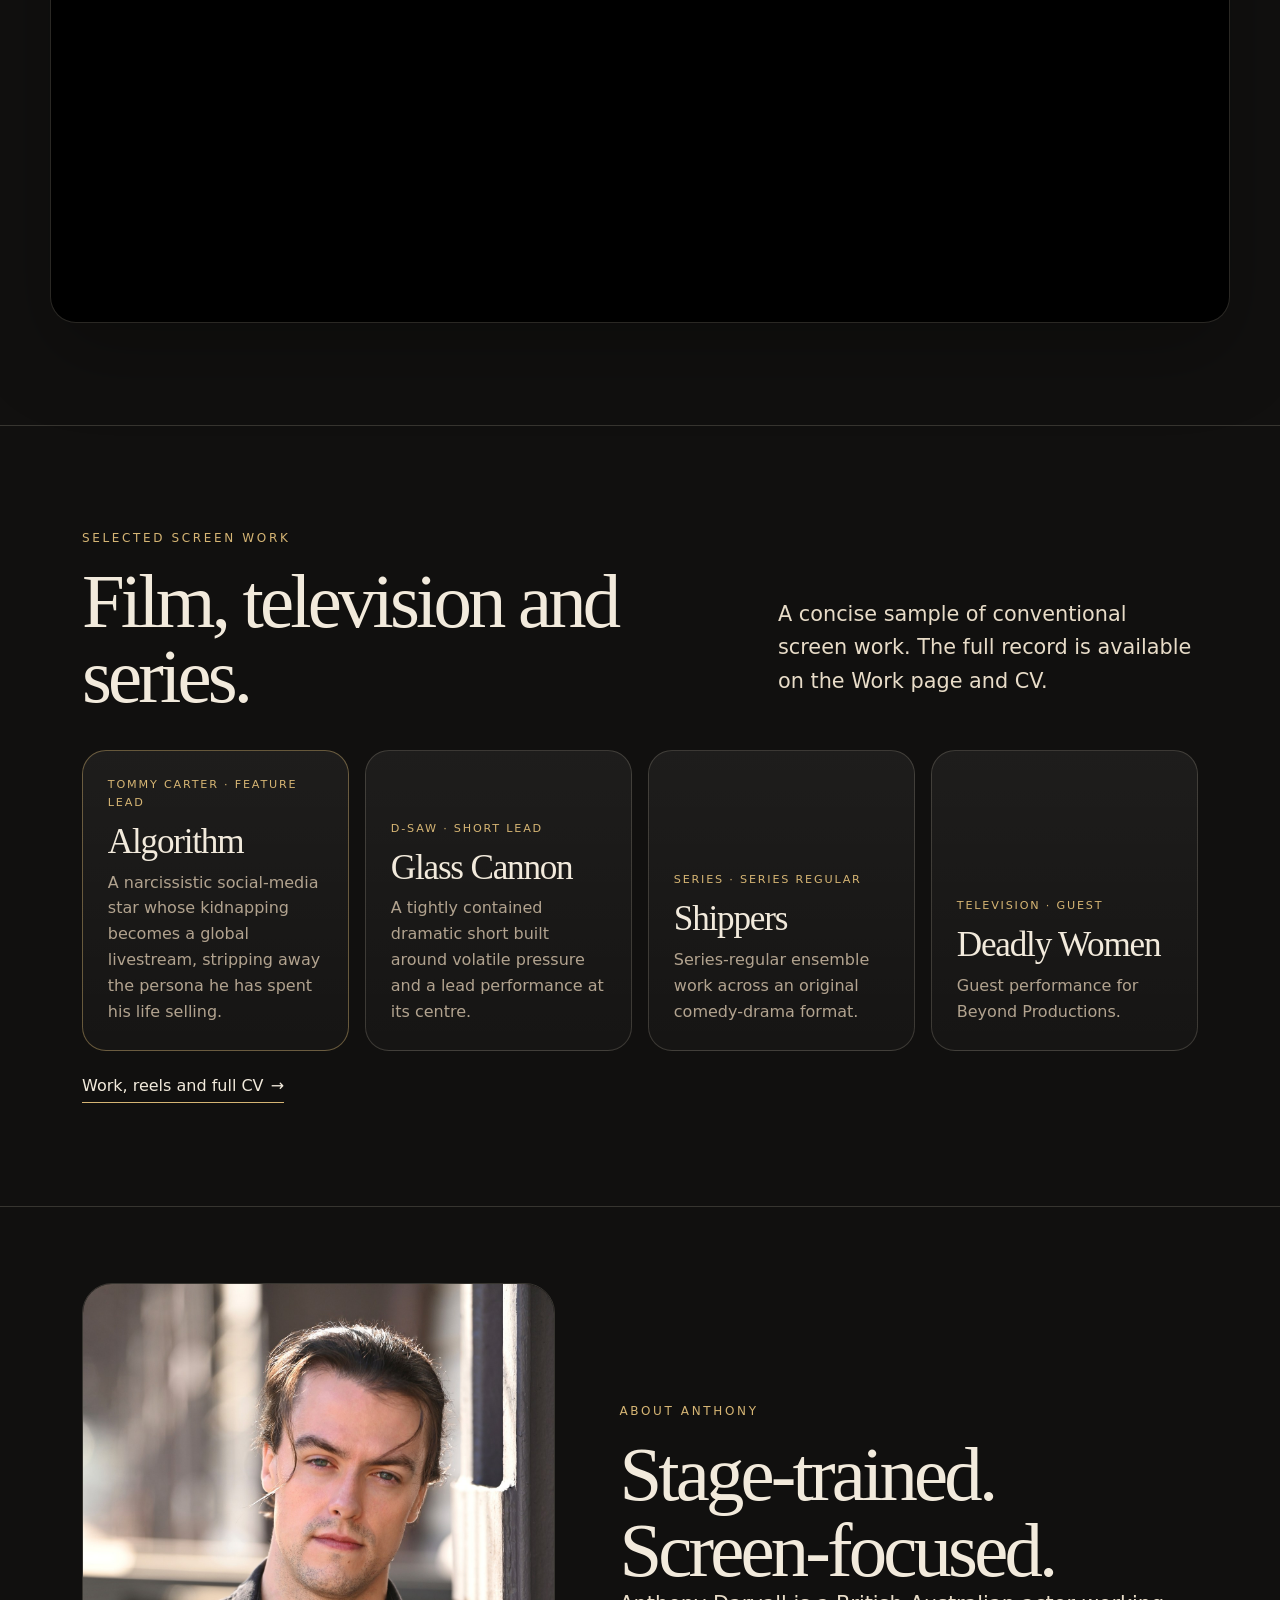
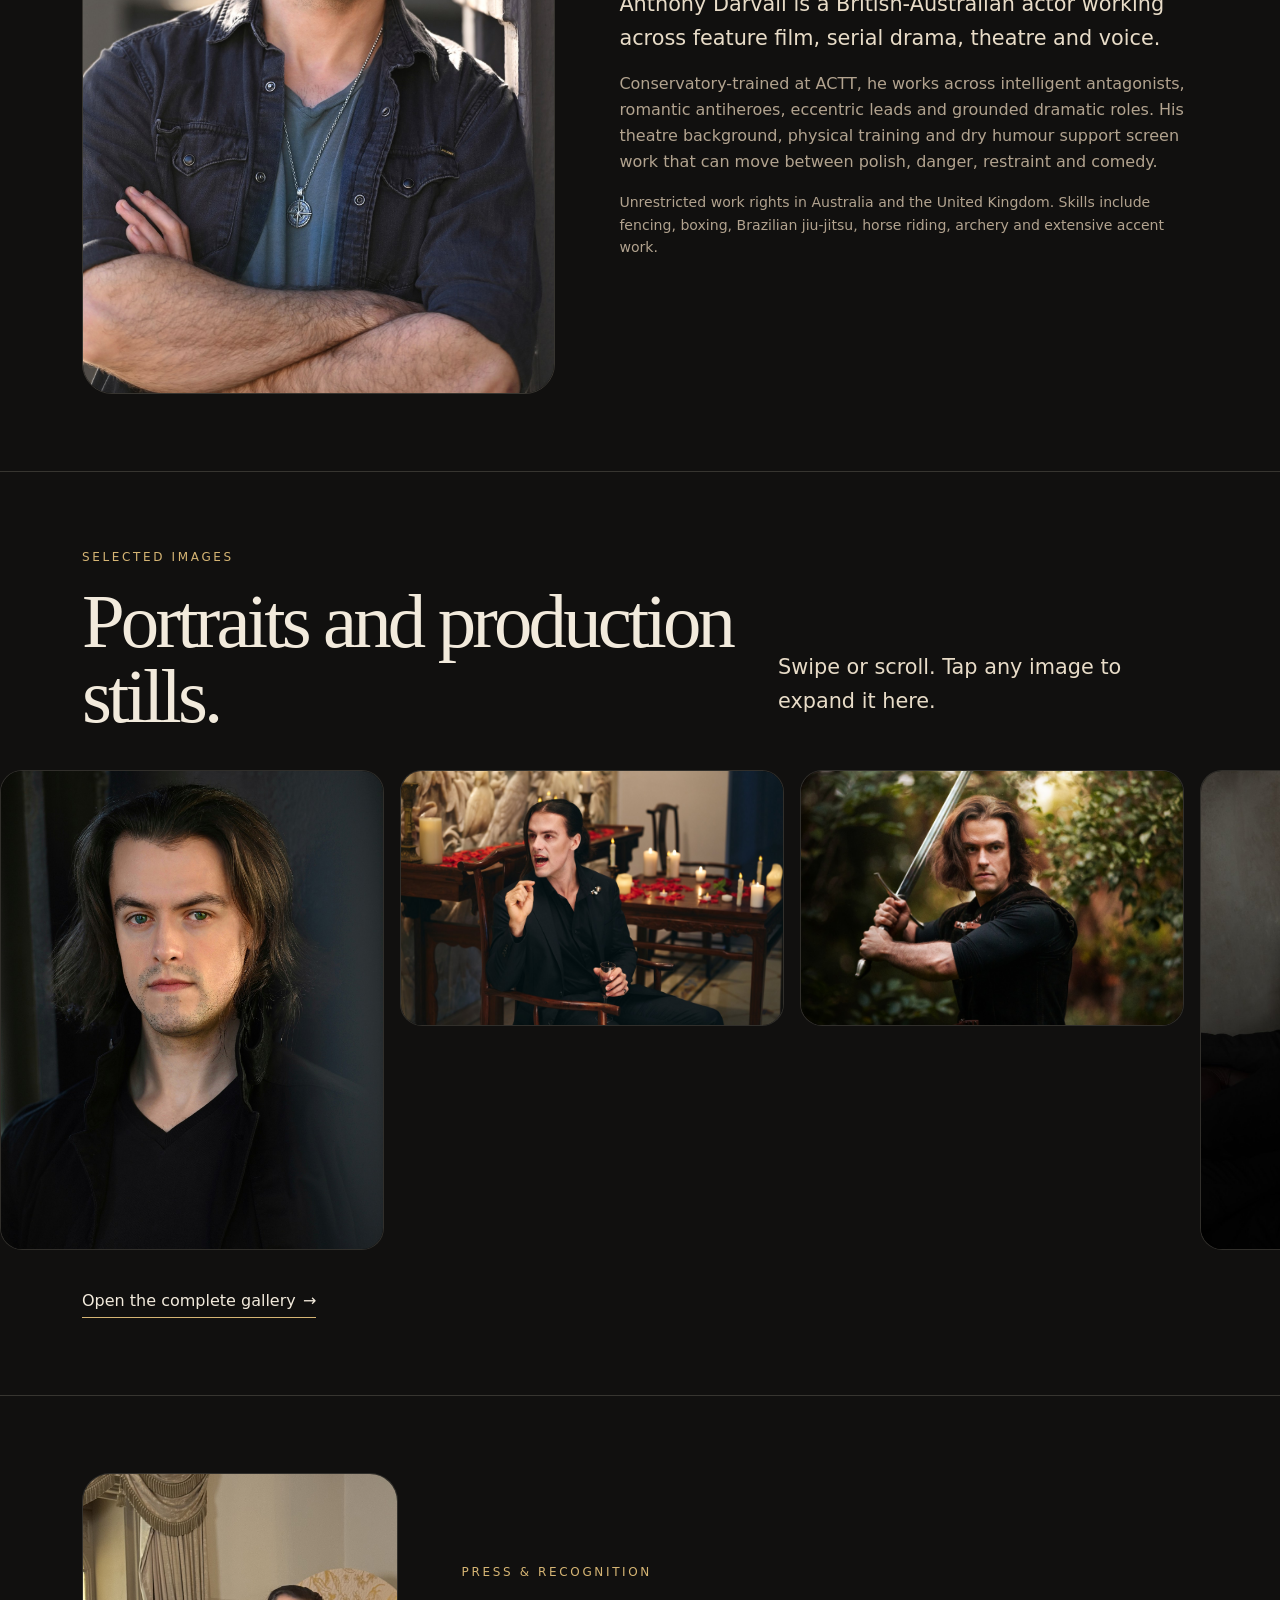
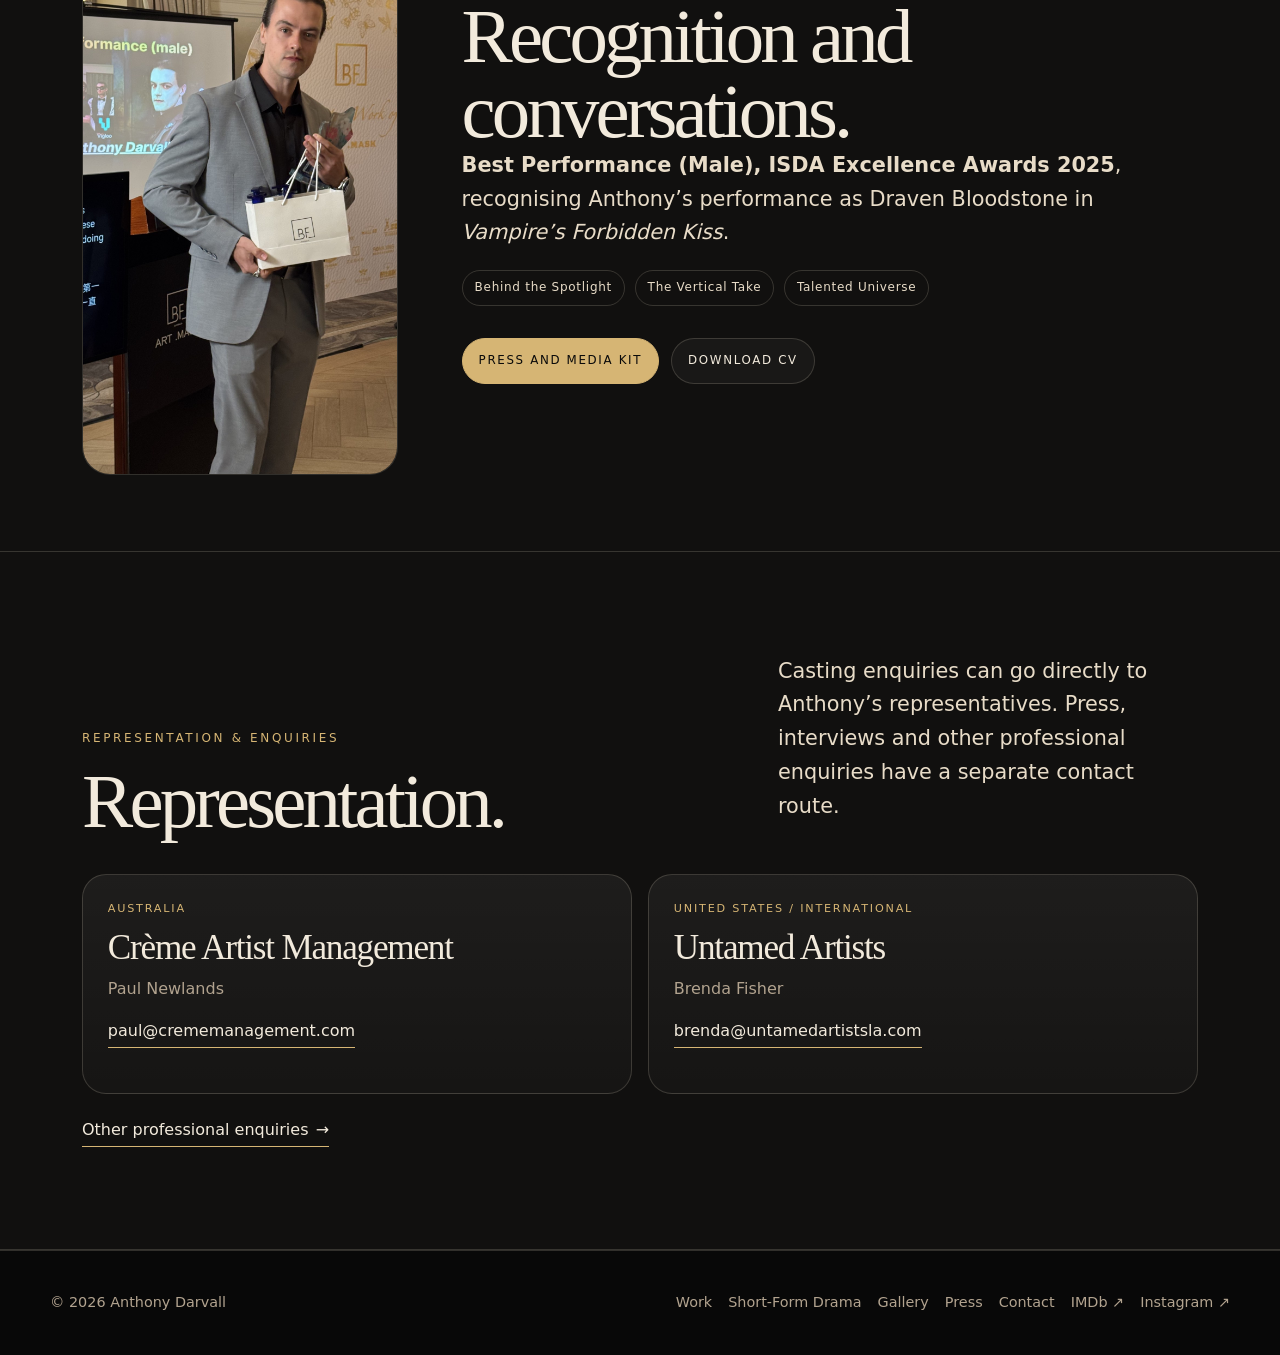
==== commit bb373cef: "Load v1.12 stylesheet on homepage" ====
--- a/index.html
+++ b/index.html
@@ -1,7 +1,7 @@
 <!DOCTYPE html>
 <html lang="en-AU"><head><meta charset="UTF-8" /><meta name="viewport" content="width=device-width, initial-scale=1.0" />
 <title>Anthony Darvall | British-Australian Actor</title><meta name="description" content="Official website of Anthony Darvall, British-Australian actor across screen, stage and voice. Showreel, selected work, press and representation." />
-<link rel="canonical" href="https://anthonydarvall.com/" /><meta property="og:type" content="website" /><meta property="og:title" content="Anthony Darvall | British-Australian Actor" /><meta property="og:description" content="Official website of Anthony Darvall, British-Australian actor across screen, stage and voice. Showreel, selected work, press and representation." /><meta property="og:url" content="https://anthonydarvall.com/" /><meta property="og:image" content="https://anthonydarvall.com/images/anthony-og.jpg" /><meta property="og:image:width" content="1200" /><meta property="og:image:height" content="630" /><meta name="twitter:card" content="summary_large_image" /><meta name="theme-color" content="#0a0a0a" /><link rel="icon" href="images/favicon.png" /><link rel="stylesheet" href="css/styles.css" /></head><body><a class="skip-link" href="#main">Skip to content</a><header class="site-header"><div class="nav-container"><a class="nav-brand" href="index.html" aria-label="Anthony Darvall home">Anthony Darvall</a><nav class="nav-links" aria-label="Primary navigation"><a href="index.html" aria-current="page">Home</a><a href="work.html">Work</a><a href="international-drama.html">Short-Form Drama</a><a href="gallery.html">Gallery</a><a href="press.html">Press</a><a href="contact.html">Contact</a></nav></div></header><main id="main">
+<link rel="canonical" href="https://anthonydarvall.com/" /><meta property="og:type" content="website" /><meta property="og:title" content="Anthony Darvall | British-Australian Actor" /><meta property="og:description" content="Official website of Anthony Darvall, British-Australian actor across screen, stage and voice. Showreel, selected work, press and representation." /><meta property="og:url" content="https://anthonydarvall.com/" /><meta property="og:image" content="https://anthonydarvall.com/images/anthony-og.jpg" /><meta property="og:image:width" content="1200" /><meta property="og:image:height" content="630" /><meta name="twitter:card" content="summary_large_image" /><meta name="theme-color" content="#0a0a0a" /><link rel="icon" href="images/favicon.png" /><link rel="stylesheet" href="css/v112.css" /></head><body><a class="skip-link" href="#main">Skip to content</a><header class="site-header"><div class="nav-container"><a class="nav-brand" href="index.html" aria-label="Anthony Darvall home">Anthony Darvall</a><nav class="nav-links" aria-label="Primary navigation"><a href="index.html" aria-current="page">Home</a><a href="work.html">Work</a><a href="international-drama.html">Short-Form Drama</a><a href="gallery.html">Gallery</a><a href="press.html">Press</a><a href="contact.html">Contact</a></nav></div></header><main id="main">
 <section class="hero" aria-label="Anthony Darvall homepage hero"><div class="hero-media" aria-hidden="true"><img src="images/anthony-hero.jpg" width="1800" height="1100" alt="" /></div><div class="hero-inner"><div class="hero-copy"><p class="eyebrow">British-Australian Actor · Screen · Stage · Voice</p><h1>Anthony Darvall</h1><p class="hero-tagline">Charm. Damage. Wit. Trouble.</p><p class="hero-kicker">Intelligent villains. Romantic antiheroes. Eccentric leads.</p><div class="hero-actions"><a class="btn primary" href="#showreel">Watch showreel</a></div></div></div></section>
 
 <section class="proof-strip" aria-label="Selected career proof"><div class="container proof-grid"><div><span>Recognition</span><strong>Best Performance (Male) · ISDA 2025</strong></div><div><span>Feature</span><strong>Lead · <em>Algorithm</em></strong></div><div><span>Work rights</span><strong>Australia · United Kingdom</strong></div><div><span>Representation</span><strong>Crème Artist Management · Untamed Artists</strong></div></div></section>
--- a/css/v112.css
+++ b/css/v112.css
@@ -0,0 +1,39 @@
+@import url('styles.css');
+
+/* Version 1.11 homepage consolidation and navigation simplification */
+:root { --oxblood:#7a2d22; }
+section[id] { scroll-margin-top: 5.5rem; }
+.proof-strip { border-top:1px solid var(--line); border-bottom:1px solid var(--line); background:linear-gradient(90deg,rgba(122,45,34,.13),rgba(214,181,116,.05),rgba(122,45,34,.08)); }
+.proof-grid { display:grid; grid-template-columns:repeat(4,minmax(0,1fr)); }
+.proof-grid>div { padding:1.15rem clamp(.8rem,2vw,1.4rem); border-right:1px solid var(--line); }
+.proof-grid>div:last-child { border-right:0; }
+.proof-grid span { display:block; color:var(--gold); font-size:.65rem; letter-spacing:.12em; text-transform:uppercase; }
+.proof-grid strong { display:block; margin-top:.28rem; color:var(--paper); font-family:var(--serif); font-size:clamp(.95rem,1.5vw,1.12rem); font-weight:500; line-height:1.25; }
+.home-work-grid .project-card { min-height:260px; }
+.work-resource-row { margin-top:1.5rem; }
+.home-image-section { overflow:hidden; }
+.portrait-rail { display:grid; grid-auto-flow:column; grid-auto-columns:clamp(220px,30vw,390px); gap:1rem; overflow-x:auto; padding:0 max(1rem,calc((100vw - var(--max))/2 + 1rem)) 1rem; scroll-snap-type:x mandatory; scrollbar-color:var(--gold) rgba(255,255,255,.05); }
+.portrait-rail-item { appearance:none; padding:0; border:1px solid var(--line); border-radius:22px; overflow:hidden; background:#080808; cursor:zoom-in; scroll-snap-align:start; aspect-ratio:4/5; }
+.portrait-rail-item:nth-child(2),.portrait-rail-item:nth-child(3),.portrait-rail-item:nth-child(6) { aspect-ratio:3/2; }
+.portrait-rail-item img { width:100%; height:100%; object-fit:cover; object-position:50% 30%; transition:transform .3s ease; }
+.portrait-rail-item:hover img { transform:scale(1.025); }
+.press-snapshot { display:grid; grid-template-columns:minmax(220px,.6fr) minmax(0,1.4fr); gap:clamp(1.5rem,5vw,5rem); align-items:center; }
+.press-name-list { display:flex; flex-wrap:wrap; gap:.6rem; margin:1.25rem 0 1.5rem; }
+.press-name-list span { border:1px solid var(--line); border-radius:999px; padding:.45rem .75rem; color:var(--cream); font-size:.75rem; letter-spacing:.06em; }
+.home-contact-grid { display:grid; grid-template-columns:minmax(280px,.8fr) minmax(0,1.2fr); gap:clamp(1.5rem,5vw,4rem); align-items:start; }
+.home-reps { display:grid; gap:1rem; }
+.home-contact-form { margin:0; }
+.international-bridge { border-color:rgba(122,45,34,.55); background:linear-gradient(135deg,rgba(122,45,34,.16),rgba(255,255,255,.025)); }
+.international-hero { background:radial-gradient(circle at 80% 20%,rgba(122,45,34,.25),transparent 35rem); }
+.international-image-band img:first-child { object-position:50% 46%; }
+.redirect-page { min-height:100svh; display:grid; place-items:center; padding:1.5rem; }
+.redirect-page .card { max-width:620px; }
+.redirect-page h1 { font-size:clamp(2.5rem,8vw,5rem); }
+@media (max-width:920px){.proof-grid{grid-template-columns:repeat(2,minmax(0,1fr));}.proof-grid>div:nth-child(2){border-right:0}.proof-grid>div:nth-child(-n+2){border-bottom:1px solid var(--line)}.press-snapshot,.home-contact-grid{grid-template-columns:1fr;}.press-teaser-image{max-width:480px}}
+@media (max-width:760px){.nav-links{overflow-x:auto;justify-content:flex-start;max-width:70vw;padding-bottom:.15rem;scrollbar-width:none}.nav-links::-webkit-scrollbar{display:none}.nav-links a{white-space:nowrap;font-size:.58rem}.portrait-rail{grid-auto-columns:76vw}.portrait-rail-item:nth-child(n){aspect-ratio:4/5}}
+@media (max-width:520px){.proof-grid{grid-template-columns:1fr}.proof-grid>div{border-right:0;border-bottom:1px solid var(--line)!important}.proof-grid>div:last-child{border-bottom:0!important}.home-work-grid{grid-template-columns:1fr}.press-name-list{gap:.45rem}}
+
+/* Version 1.12 Anastasia-alignment refinements */
+.home-reps-wide { grid-template-columns:repeat(2,minmax(0,1fr)); }
+.home-reps-wide .contact-card { min-height:220px; }
+@media (max-width:760px){ .home-reps-wide { grid-template-columns:1fr; } }
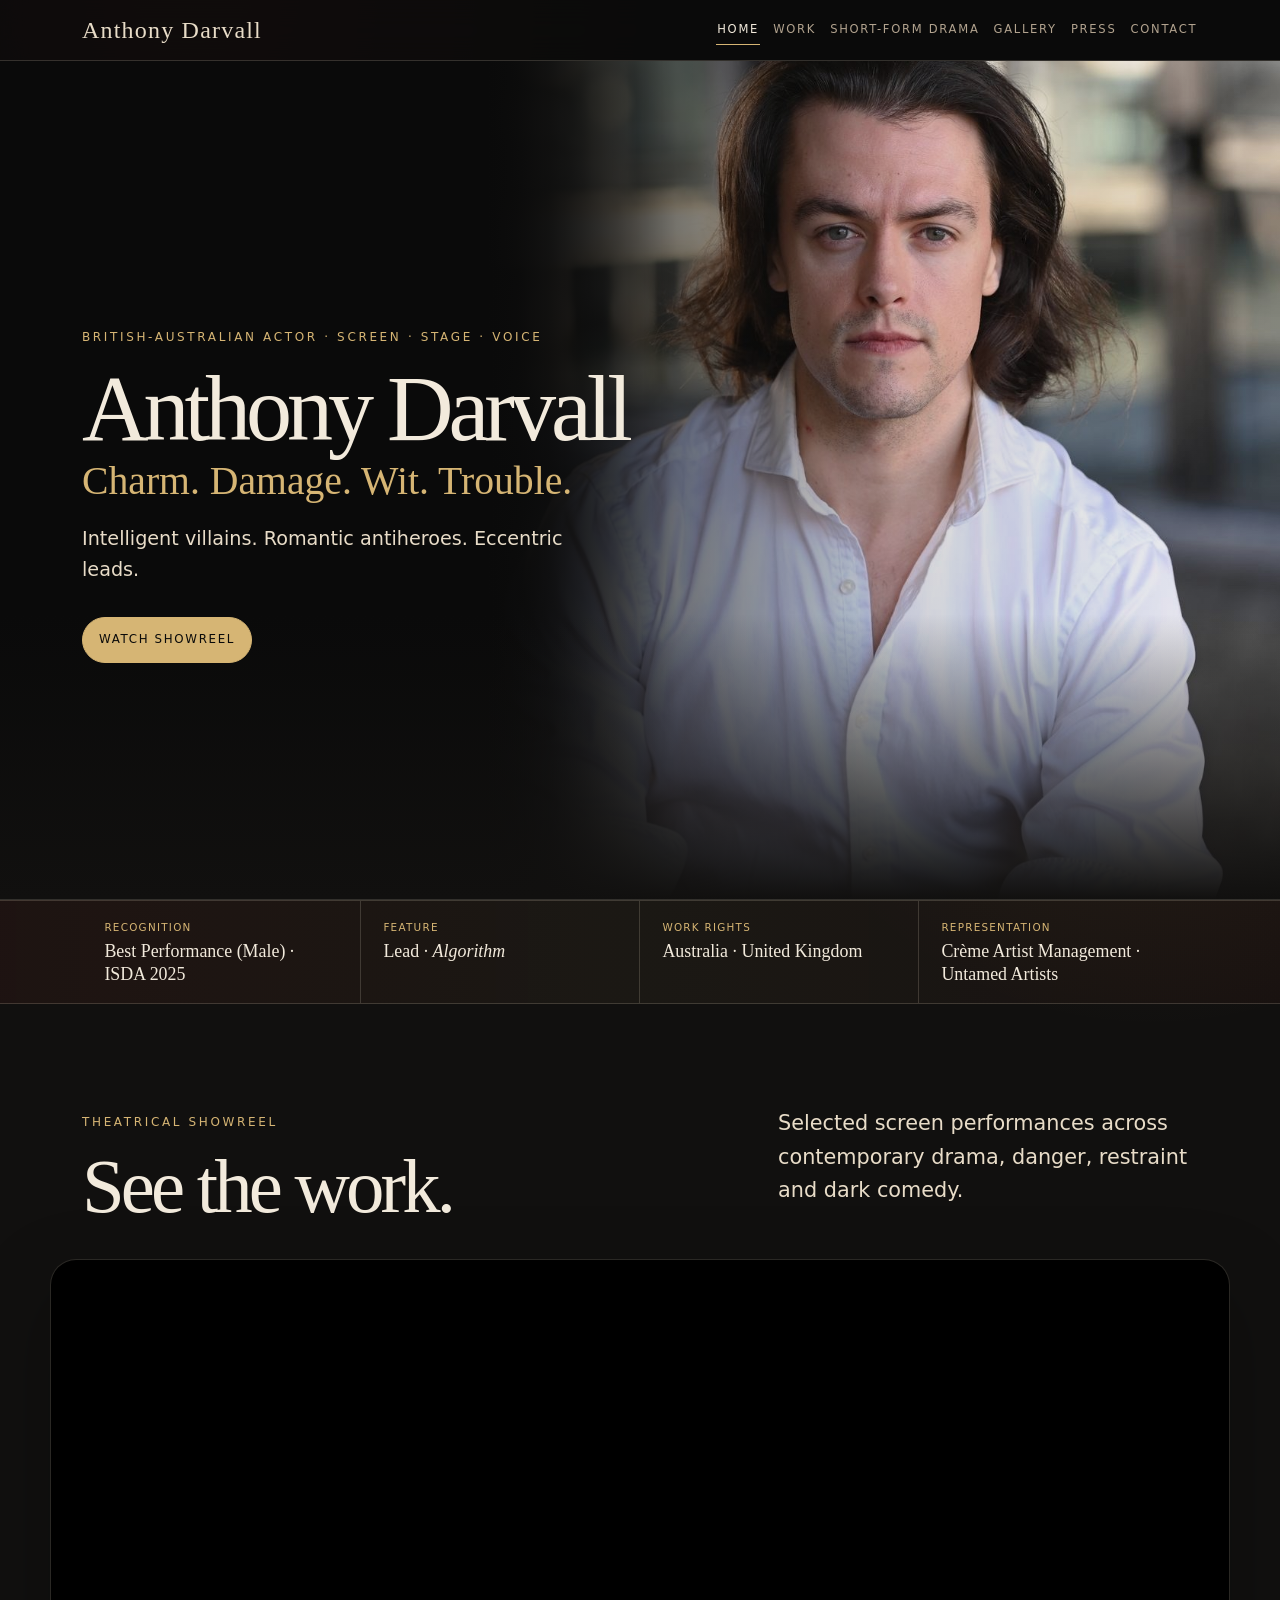
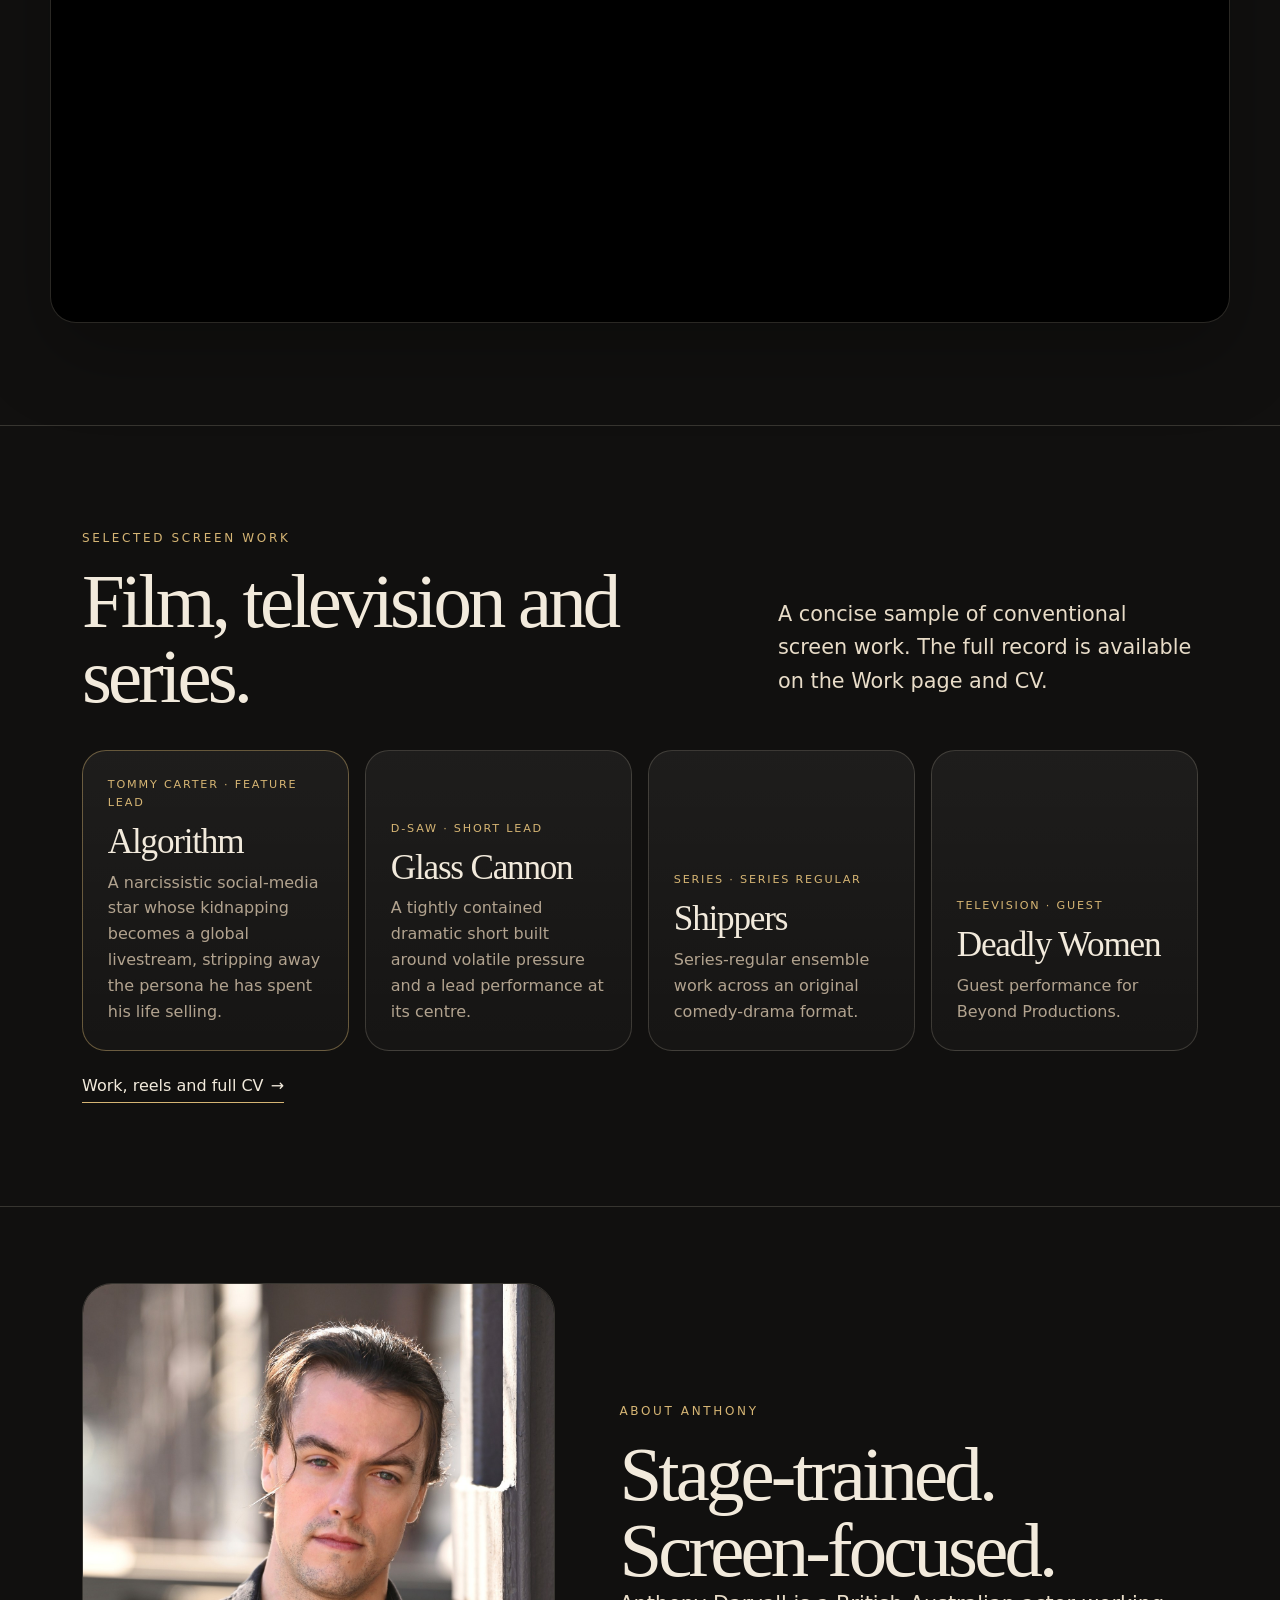
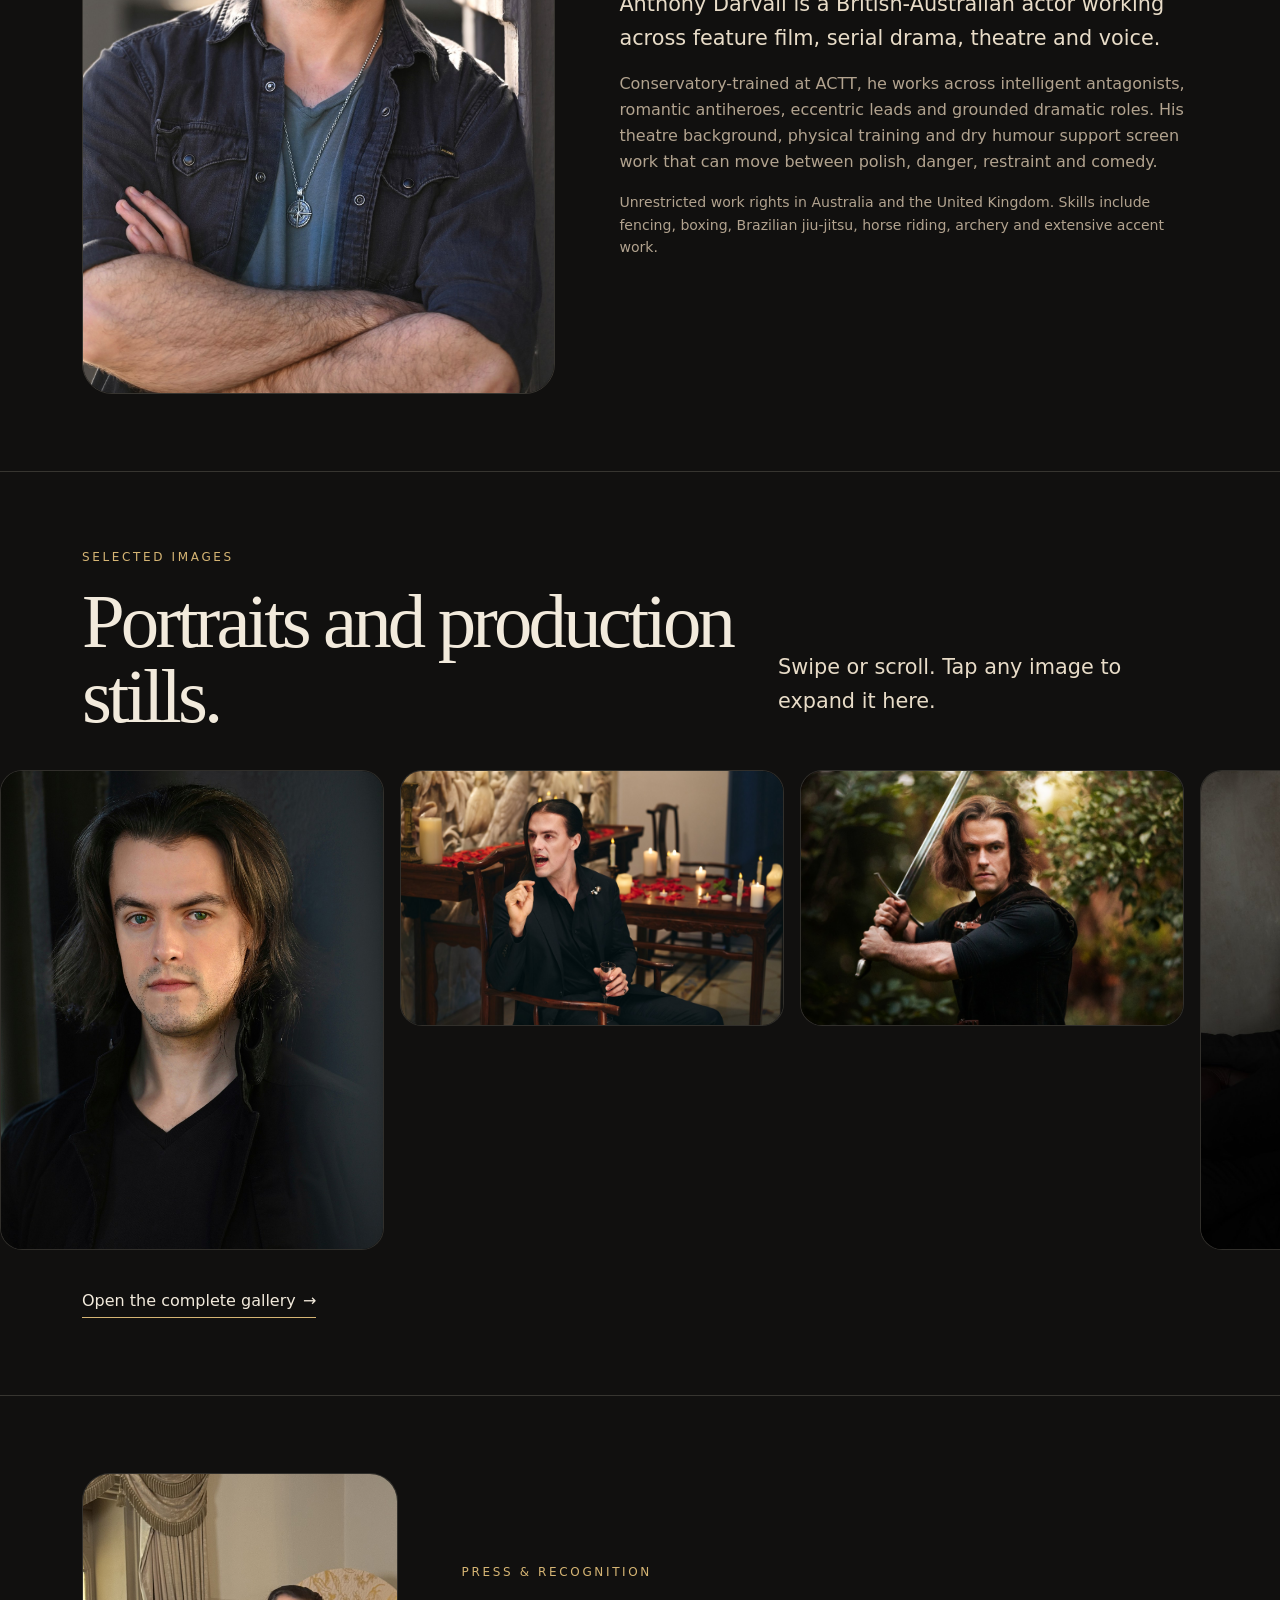
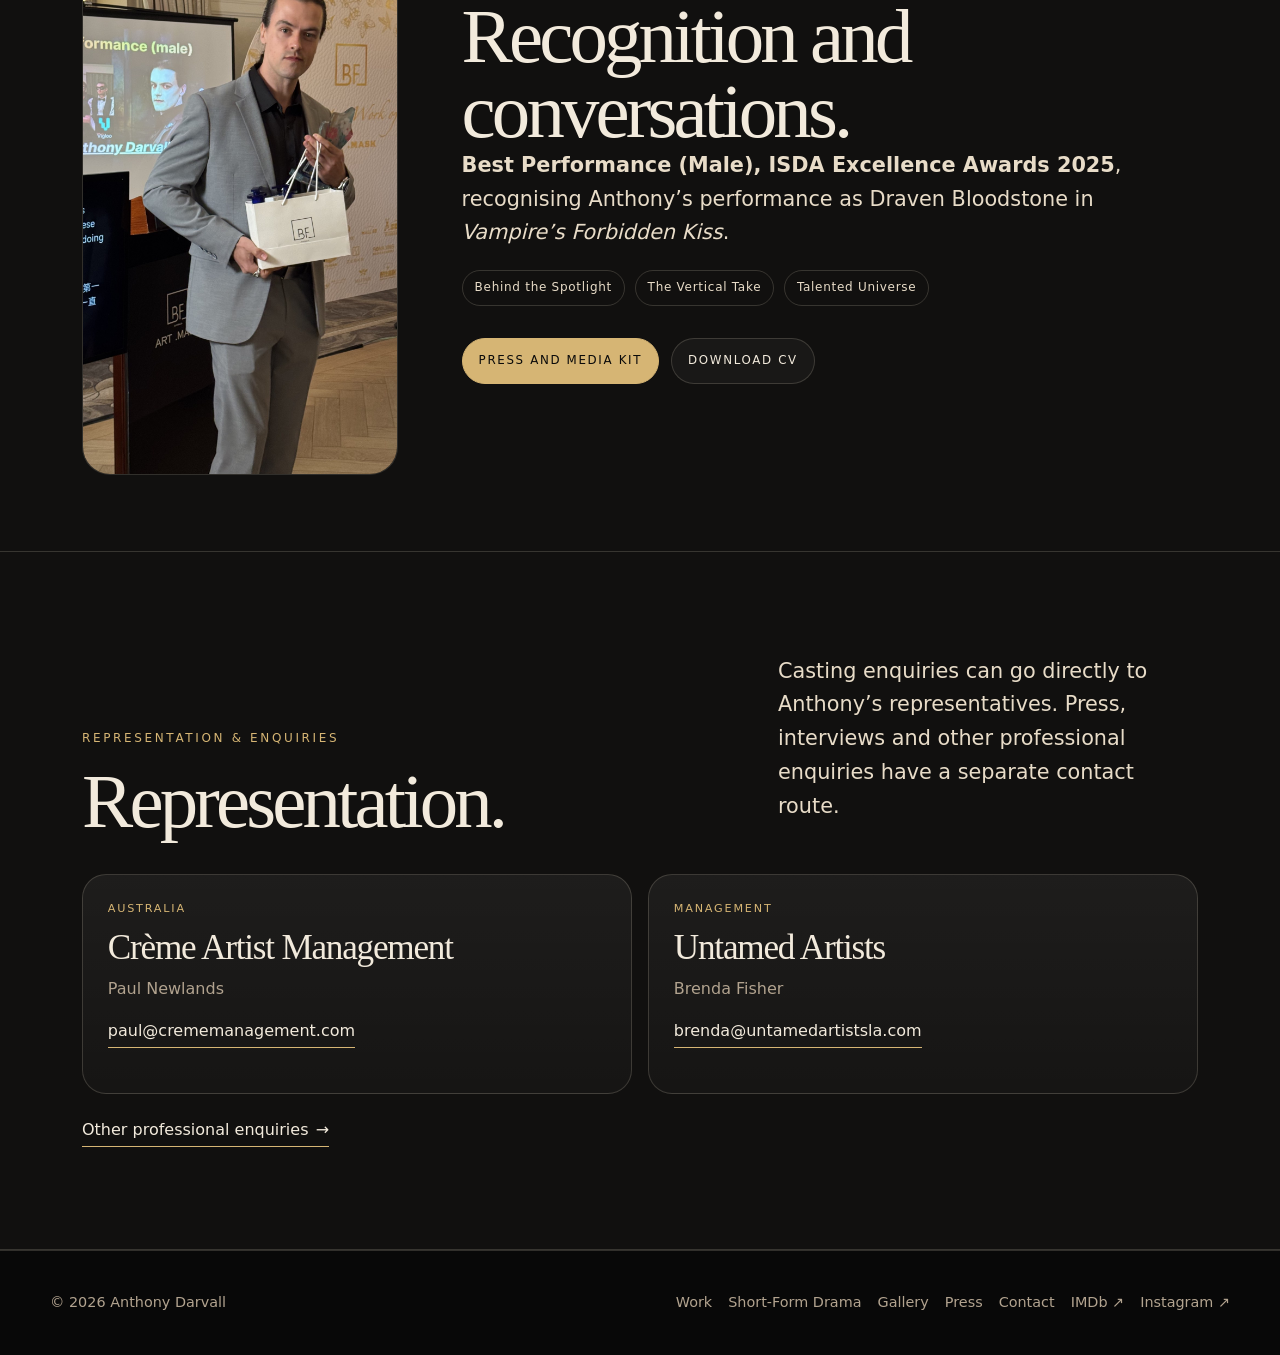
==== commit 6063d83b: "Align representation label and actor entity links" ====
--- a/index.html
+++ b/index.html
@@ -1,7 +1,40 @@
 <!DOCTYPE html>
 <html lang="en-AU"><head><meta charset="UTF-8" /><meta name="viewport" content="width=device-width, initial-scale=1.0" />
 <title>Anthony Darvall | British-Australian Actor</title><meta name="description" content="Official website of Anthony Darvall, British-Australian actor across screen, stage and voice. Showreel, selected work, press and representation." />
-<link rel="canonical" href="https://anthonydarvall.com/" /><meta property="og:type" content="website" /><meta property="og:title" content="Anthony Darvall | British-Australian Actor" /><meta property="og:description" content="Official website of Anthony Darvall, British-Australian actor across screen, stage and voice. Showreel, selected work, press and representation." /><meta property="og:url" content="https://anthonydarvall.com/" /><meta property="og:image" content="https://anthonydarvall.com/images/anthony-og.jpg" /><meta property="og:image:width" content="1200" /><meta property="og:image:height" content="630" /><meta name="twitter:card" content="summary_large_image" /><meta name="theme-color" content="#0a0a0a" /><link rel="icon" href="images/favicon.png" /><link rel="stylesheet" href="css/v112.css" /></head><body><a class="skip-link" href="#main">Skip to content</a><header class="site-header"><div class="nav-container"><a class="nav-brand" href="index.html" aria-label="Anthony Darvall home">Anthony Darvall</a><nav class="nav-links" aria-label="Primary navigation"><a href="index.html" aria-current="page">Home</a><a href="work.html">Work</a><a href="international-drama.html">Short-Form Drama</a><a href="gallery.html">Gallery</a><a href="press.html">Press</a><a href="contact.html">Contact</a></nav></div></header><main id="main">
+<link rel="canonical" href="https://anthonydarvall.com/" /><meta property="og:type" content="website" /><meta property="og:title" content="Anthony Darvall | British-Australian Actor" /><meta property="og:description" content="Official website of Anthony Darvall, British-Australian actor across screen, stage and voice. Showreel, selected work, press and representation." /><meta property="og:url" content="https://anthonydarvall.com/" /><meta property="og:image" content="https://anthonydarvall.com/images/anthony-og.jpg" /><meta property="og:image:width" content="1200" /><meta property="og:image:height" content="630" /><meta property="og:site_name" content="Anthony Darvall" /><meta name="twitter:card" content="summary_large_image" />
+<script type="application/ld+json">
+{
+  "@context": "https://schema.org",
+  "@graph": [
+    {
+      "@type": "Person",
+      "@id": "https://anthonydarvall.com/#person",
+      "name": "Anthony Darvall",
+      "url": "https://anthonydarvall.com/",
+      "image": "https://anthonydarvall.com/images/anthony-hero.jpg",
+      "jobTitle": "Actor",
+      "description": "British-Australian actor working across screen, stage and voice.",
+      "nationality": [
+        {"@type": "Country", "name": "Australia"},
+        {"@type": "Country", "name": "United Kingdom"}
+      ],
+      "alumniOf": {"@type": "EducationalOrganization", "name": "ACTT"},
+      "sameAs": [
+        "https://www.imdb.com/name/nm5987748/",
+        "https://www.instagram.com/anthonydarvall/",
+        "https://www.starnow.com/u/anthonydarvall/"
+      ]
+    },
+    {
+      "@type": "WebSite",
+      "@id": "https://anthonydarvall.com/#website",
+      "url": "https://anthonydarvall.com/",
+      "name": "Anthony Darvall",
+      "publisher": {"@id": "https://anthonydarvall.com/#person"}
+    }
+  ]
+}
+</script><meta name="theme-color" content="#0a0a0a" /><link rel="icon" href="images/favicon.png" /><link rel="stylesheet" href="css/v112.css" /></head><body><a class="skip-link" href="#main">Skip to content</a><header class="site-header"><div class="nav-container"><a class="nav-brand" href="index.html" aria-label="Anthony Darvall home">Anthony Darvall</a><nav class="nav-links" aria-label="Primary navigation"><a href="index.html" aria-current="page">Home</a><a href="work.html">Work</a><a href="international-drama.html">Short-Form Drama</a><a href="gallery.html">Gallery</a><a href="press.html">Press</a><a href="contact.html">Contact</a></nav></div></header><main id="main">
 <section class="hero" aria-label="Anthony Darvall homepage hero"><div class="hero-media" aria-hidden="true"><img src="images/anthony-hero.jpg" width="1800" height="1100" alt="" /></div><div class="hero-inner"><div class="hero-copy"><p class="eyebrow">British-Australian Actor · Screen · Stage · Voice</p><h1>Anthony Darvall</h1><p class="hero-tagline">Charm. Damage. Wit. Trouble.</p><p class="hero-kicker">Intelligent villains. Romantic antiheroes. Eccentric leads.</p><div class="hero-actions"><a class="btn primary" href="#showreel">Watch showreel</a></div></div></div></section>
 
 <section class="proof-strip" aria-label="Selected career proof"><div class="container proof-grid"><div><span>Recognition</span><strong>Best Performance (Male) · ISDA 2025</strong></div><div><span>Feature</span><strong>Lead · <em>Algorithm</em></strong></div><div><span>Work rights</span><strong>Australia · United Kingdom</strong></div><div><span>Representation</span><strong>Crème Artist Management · Untamed Artists</strong></div></div></section>
@@ -16,6 +49,6 @@
 
 <section class="section compact home-press-teaser" id="recognition"><div class="container press-snapshot"><figure class="press-teaser-image"><img src="images/anthony-award-best-performance-2025.jpg" width="1238" height="2200" loading="lazy" alt="Anthony Darvall holding a Best Performance Male award in 2025" /></figure><div><p class="eyebrow">Press & recognition</p><h2>Recognition and conversations.</h2><p class="lede"><strong>Best Performance (Male), ISDA Excellence Awards 2025</strong>, recognising Anthony’s performance as Draven Bloodstone in <em>Vampire’s Forbidden Kiss</em>.</p><div class="press-name-list" aria-label="Selected interviews"><span>Behind the Spotlight</span><span>The Vertical Take</span><span>Talented Universe</span></div><div class="button-row"><a class="btn primary" href="press.html">Press and media kit</a><a class="btn" href="assets/anthony-darvall-cv-2026.pdf" download>Download CV</a></div></div></div></section>
 
-<section class="section" id="contact"><div class="container section-header"><div><p class="eyebrow">Representation & enquiries</p><h2>Representation.</h2></div><p class="lede">Casting enquiries can go directly to Anthony’s representatives. Press, interviews and other professional enquiries have a separate contact route.</p></div><div class="container home-reps home-reps-wide"><article class="card contact-card"><p class="meta">Australia</p><h3>Crème Artist Management</h3><p>Paul Newlands</p><p><a class="text-link" href="mailto:paul@crememanagement.com">paul@crememanagement.com</a></p></article><article class="card contact-card"><p class="meta">United States / international</p><h3>Untamed Artists</h3><p>Brenda Fisher</p><p><a class="text-link" href="mailto:brenda@untamedartistsla.com">brenda@untamedartistsla.com</a></p></article></div><div class="container section-action"><a class="text-link" href="contact.html">Other professional enquiries <span aria-hidden="true">→</span></a></div></section>
+<section class="section" id="contact"><div class="container section-header"><div><p class="eyebrow">Representation & enquiries</p><h2>Representation.</h2></div><p class="lede">Casting enquiries can go directly to Anthony’s representatives. Press, interviews and other professional enquiries have a separate contact route.</p></div><div class="container home-reps home-reps-wide"><article class="card contact-card"><p class="meta">Australia</p><h3>Crème Artist Management</h3><p>Paul Newlands</p><p><a class="text-link" href="mailto:paul@crememanagement.com">paul@crememanagement.com</a></p></article><article class="card contact-card"><p class="meta">Management</p><h3>Untamed Artists</h3><p>Brenda Fisher</p><p><a class="text-link" href="mailto:brenda@untamedartistsla.com">brenda@untamedartistsla.com</a></p></article></div><div class="container section-action"><a class="text-link" href="contact.html">Other professional enquiries <span aria-hidden="true">→</span></a></div></section>
 </main><dialog class="gallery-lightbox" id="gallery-lightbox" aria-label="Expanded image"><button class="lightbox-close" type="button" aria-label="Close image">×</button><button class="lightbox-nav lightbox-prev" type="button" aria-label="Previous image">‹</button><figure><img id="lightbox-image" alt="" /><figcaption id="lightbox-caption"></figcaption></figure><button class="lightbox-nav lightbox-next" type="button" aria-label="Next image">›</button></dialog>
 <script>(()=>{const triggers=[...document.querySelectorAll('.gallery-lightbox-trigger')];const dialog=document.getElementById('gallery-lightbox');if(!dialog||!triggers.length)return;const image=document.getElementById('lightbox-image');const caption=document.getElementById('lightbox-caption');let current=0;function show(index){current=(index+triggers.length)%triggers.length;const item=triggers[current];image.src=item.dataset.src;image.alt=item.dataset.caption;caption.textContent=item.dataset.caption;}triggers.forEach((item,index)=>item.addEventListener('click',()=>{show(index);dialog.showModal();}));dialog.querySelector('.lightbox-close').addEventListener('click',()=>dialog.close());dialog.querySelector('.lightbox-prev').addEventListener('click',()=>show(current-1));dialog.querySelector('.lightbox-next').addEventListener('click',()=>show(current+1));dialog.addEventListener('click',event=>{if(event.target===dialog)dialog.close();});document.addEventListener('keydown',event=>{if(!dialog.open)return;if(event.key==='ArrowLeft')show(current-1);if(event.key==='ArrowRight')show(current+1);});})();</script><footer class="site-footer"><div class="footer-inner"><div>© <span id="year"></span> Anthony Darvall</div><div class="footer-links"><a href="work.html">Work</a><a href="international-drama.html">Short-Form Drama</a><a href="gallery.html">Gallery</a><a href="press.html">Press</a><a href="contact.html">Contact</a><a href="https://imdb.me/anthonydarvall" target="_blank" rel="noopener noreferrer">IMDb ↗</a><a href="https://www.instagram.com/anthonydarvall/" target="_blank" rel="noopener noreferrer">Instagram ↗</a></div></div></footer><script>document.getElementById('year').textContent = new Date().getFullYear();</script></body></html>
--- a/css/v112.css
+++ b/css/v112.css
@@ -30,7 +30,7 @@
 .redirect-page .card { max-width:620px; }
 .redirect-page h1 { font-size:clamp(2.5rem,8vw,5rem); }
 @media (max-width:920px){.proof-grid{grid-template-columns:repeat(2,minmax(0,1fr));}.proof-grid>div:nth-child(2){border-right:0}.proof-grid>div:nth-child(-n+2){border-bottom:1px solid var(--line)}.press-snapshot,.home-contact-grid{grid-template-columns:1fr;}.press-teaser-image{max-width:480px}}
-@media (max-width:760px){.nav-links{overflow-x:auto;justify-content:flex-start;max-width:70vw;padding-bottom:.15rem;scrollbar-width:none}.nav-links::-webkit-scrollbar{display:none}.nav-links a{white-space:nowrap;font-size:.58rem}.portrait-rail{grid-auto-columns:76vw}.portrait-rail-item:nth-child(n){aspect-ratio:4/5}}
+@media (max-width:760px){.nav-links{flex-wrap:wrap;overflow:visible;justify-content:flex-start;max-width:none;gap:.42rem .8rem;padding-bottom:.15rem}.nav-links::-webkit-scrollbar{display:none}.nav-links a{white-space:nowrap;font-size:.58rem}.portrait-rail{grid-auto-columns:76vw}.portrait-rail-item:nth-child(n){aspect-ratio:4/5}}
 @media (max-width:520px){.proof-grid{grid-template-columns:1fr}.proof-grid>div{border-right:0;border-bottom:1px solid var(--line)!important}.proof-grid>div:last-child{border-bottom:0!important}.home-work-grid{grid-template-columns:1fr}.press-name-list{gap:.45rem}}
 
 /* Version 1.12 Anastasia-alignment refinements */
